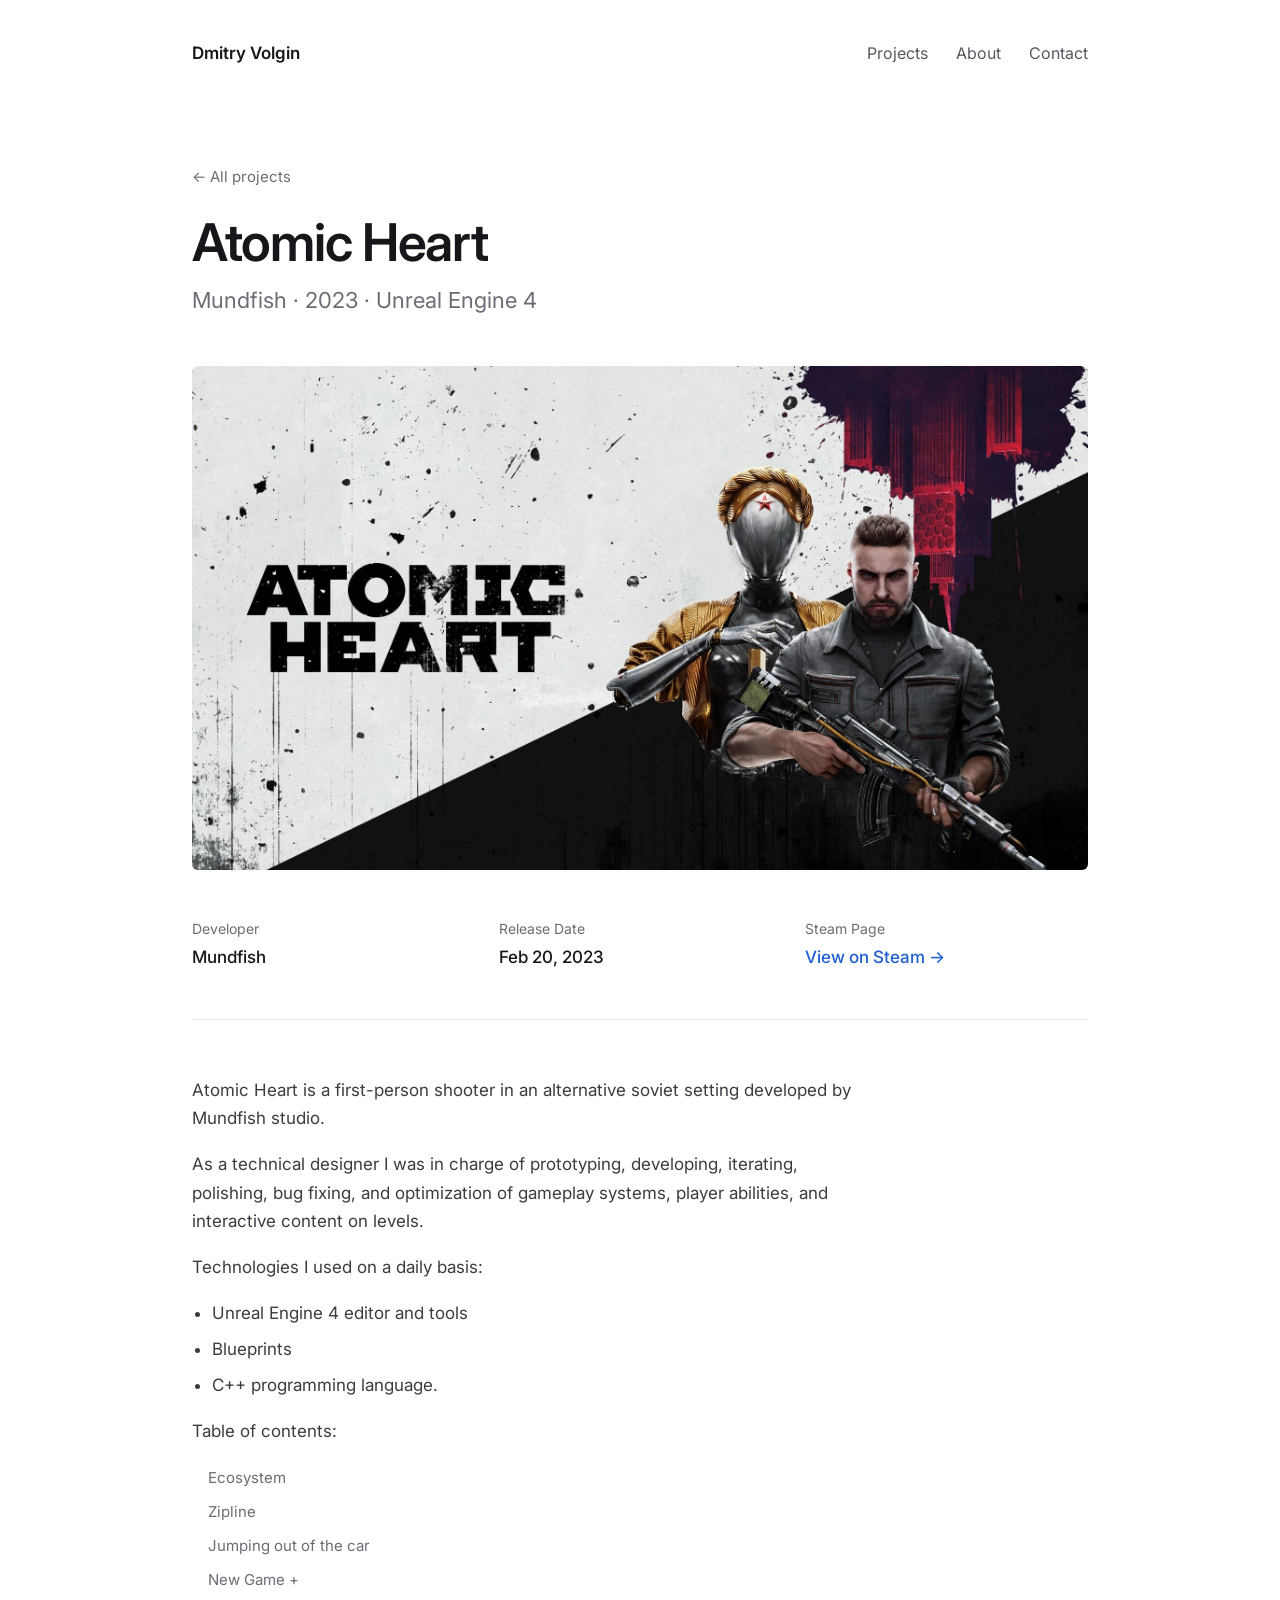
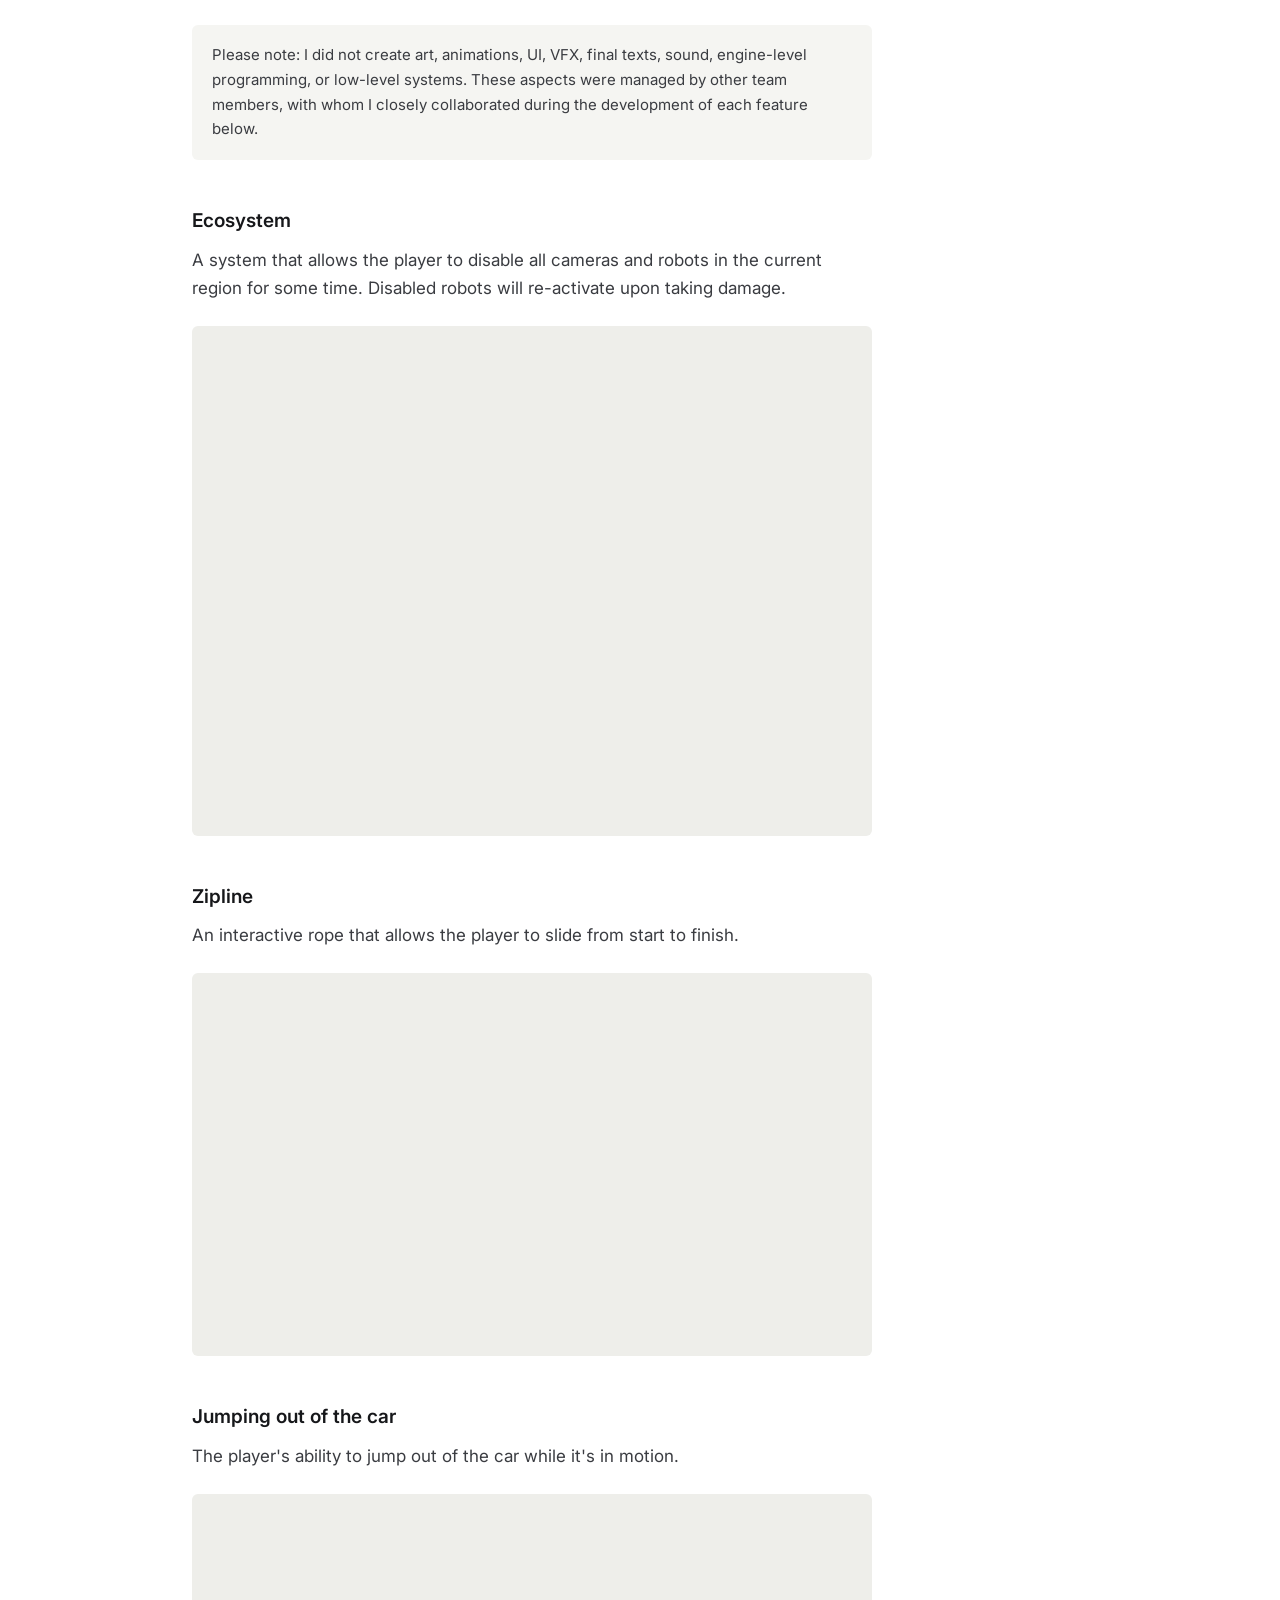
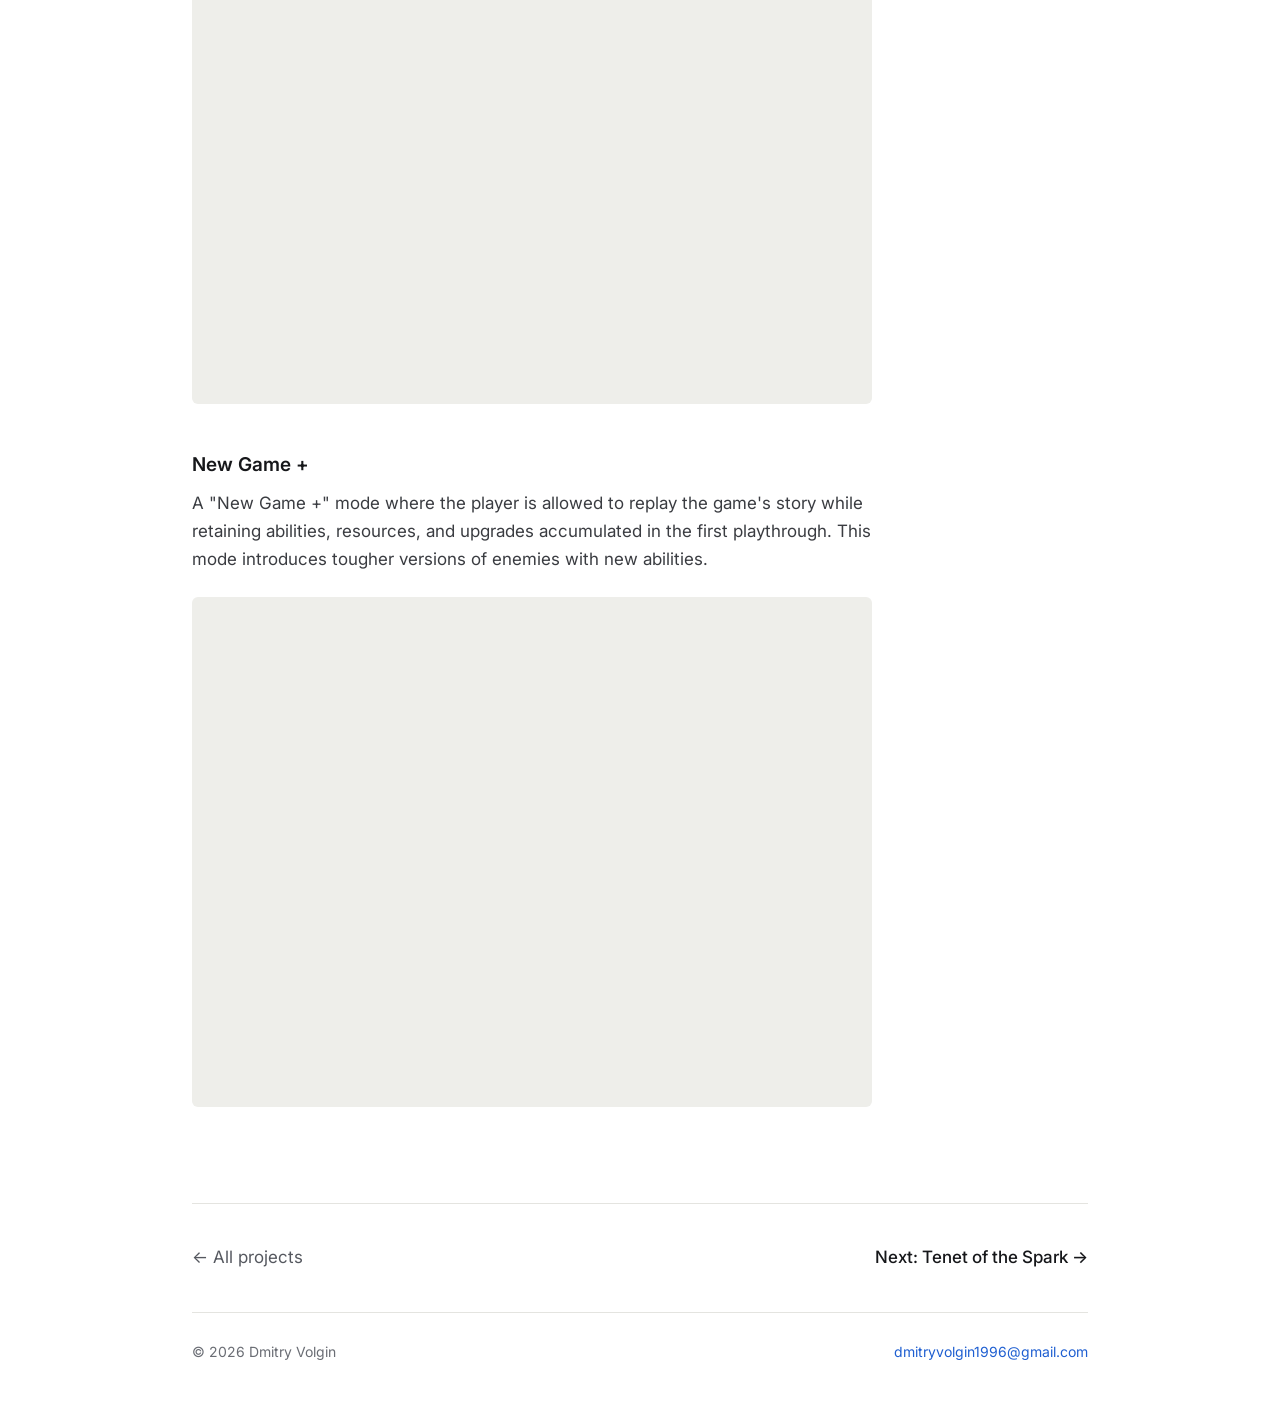
==== projects/atomic-heart.html @ b35c4edb "Use Dmitry Volgin in titles and footer Co-Authored-By: Claude Opus 5.5 <noreply@anthropic.com> Claud" ====
<!DOCTYPE html>
<html lang="en">
<head>
  <meta charset="utf-8">
  <meta name="viewport" content="width=device-width, initial-scale=1">
  <title>Atomic Heart — Dmitry Volgin</title>
  <meta name="description" content="My role as a technical designer on Atomic Heart (Mundfish): gameplay systems, player abilities and interactive content.">
  <link rel="icon" href="data:image/svg+xml,<svg xmlns='http://www.w3.org/2000/svg' viewBox='0 0 100 100'><text y='.9em' font-size='90'>🫀</text></svg>">
  <link rel="preconnect" href="https://fonts.googleapis.com">
  <link rel="preconnect" href="https://fonts.gstatic.com" crossorigin>
  <link rel="stylesheet" href="https://fonts.googleapis.com/css2?family=Inter:wght@400;500;600&display=swap">
  <link rel="stylesheet" href="../assets/style.css?v=3">
  <script defer src="https://cloud.umami.is/script.js" data-website-id="734f66b2-72e3-453f-8a4b-711d15af3ee4"></script>
</head>
<body>
  <div class="container">
    <header class="site-header">
      <a class="brand" href="../">Dmitry Volgin</a>
      <nav class="nav" aria-label="Main">
        <a href="../#projects">Projects</a>
        <a href="../#about">About</a>
        <a href="../#contact">Contact</a>
      </nav>
    </header>

    <main>
      <section class="project-top">
        <a class="back" href="../#projects">← All projects</a>
        <h1>Atomic Heart</h1>
        <p class="sub">Mundfish · 2023 · Unreal Engine 4</p>
      </section>

      <div class="cover"><img src="../images/atomic-heart.jpg" onerror="this.remove()" alt="Atomic Heart cover" style="object-position: center"></div>

      <dl class="props">
          <div><dt>Developer</dt><dd>Mundfish</dd></div>
          <div><dt>Release Date</dt><dd>Feb 20, 2023</dd></div>
          <div><dt>Steam Page</dt><dd><a class="accent" href="https://store.steampowered.com/app/668580/Atomic_Heart/" target="_blank" rel="noopener" data-umami-event="steam-atomic-heart">View on Steam →</a></dd></div>
      </dl>

      <article class="content">
      <p>Atomic Heart is a first-person shooter in an alternative soviet setting developed by Mundfish studio.</p>
      <p>As a technical designer I was in charge of prototyping, developing, iterating, polishing, bug fixing, and optimization of gameplay systems, player abilities, and interactive content on levels.</p>
      <p>Technologies I used on a daily basis:</p>
      <ul>
        <li>Unreal Engine 4 editor and tools</li>
        <li>Blueprints</li>
        <li>C++ programming language.</li>
      </ul>

      <p>Table of contents:</p>
      <ul class="toc" id="toc"></ul>

      <div class="callout">Please note: I did not create art, animations, UI, VFX, final texts, sound, engine-level programming, or low-level systems. These aspects were managed by other team members, with whom I closely collaborated during the development of each feature below.</div>

      <h3>Ecosystem</h3>
      <p>A system that allows the player to disable all cameras and robots in the current region for some time. Disabled robots will re-activate upon taking damage.</p>
      <div class="video r43"><iframe src="https://www.youtube-nocookie.com/embed/BE2-tW1nlyM?rel=0" title="Atomic Heart — Ecosystem" loading="lazy" allow="accelerometer; encrypted-media; gyroscope; picture-in-picture; fullscreen" allowfullscreen></iframe></div>

      <h3>Zipline</h3>
      <p>An interactive rope that allows the player to slide from start to finish.</p>
      <div class="video"><iframe src="https://www.youtube-nocookie.com/embed/_FYNzbw5jBA?rel=0" title="Atomic Heart — Zipline" loading="lazy" allow="accelerometer; encrypted-media; gyroscope; picture-in-picture; fullscreen" allowfullscreen></iframe></div>

      <h3>Jumping out of the car</h3>
      <p>The player's ability to jump out of the car while it's in motion.</p>
      <div class="video r43"><iframe src="https://www.youtube-nocookie.com/embed/nz6S2erOrXc?rel=0" title="Atomic Heart — Jumping out of the car" loading="lazy" allow="accelerometer; encrypted-media; gyroscope; picture-in-picture; fullscreen" allowfullscreen></iframe></div>

      <h3>New Game +</h3>
      <p>A "New Game +" mode where the player is allowed to replay the game's story while retaining abilities, resources, and upgrades accumulated in the first playthrough. This mode introduces tougher versions of enemies with new abilities.</p>
      <div class="video r43"><iframe src="https://www.youtube-nocookie.com/embed/x1y_Io12uck?rel=0" title="Atomic Heart — New Game +" loading="lazy" allow="accelerometer; encrypted-media; gyroscope; picture-in-picture; fullscreen" allowfullscreen></iframe></div>
    </article>

      <nav class="pager" aria-label="Projects">
        <a class="prev" href="../#projects">← All projects</a>
        <a class="next" href="tenet-of-the-spark.html">Next: Tenet of the Spark →</a>
      </nav>
    </main>

    <footer class="site-footer">
      <span>© 2026 Dmitry Volgin</span>
      <a class="accent" href="mailto:dmitryvolgin1996@gmail.com" data-umami-event="contact-email">dmitryvolgin1996@gmail.com</a>
    </footer>
  </div>

  <script src="../assets/site.js?v=3"></script>
</body>
</html>
---- assets/style.css ----
:root {
  --bg: #FFFFFF;
  --text: #16171A;
  --body: #3A3C41;
  --nav: #55585F;
  --muted: #6A6D74;
  --line: #E4E4E0;
  --thumb: #EEEEEA;
  --soft: #F5F5F2;
  --accent: #1F5FD1;
  --radius: 6px;
  --max: 960px;
  --read: 680px;
}

* { box-sizing: border-box; }

html { scroll-behavior: smooth; }

body {
  margin: 0;
  background: var(--bg);
  color: var(--text);
  font: 17px/1.6 Inter, system-ui, -apple-system, "Segoe UI", Roboto, sans-serif;
  -webkit-font-smoothing: antialiased;
}

a { color: var(--text); text-decoration: none; }
a:hover { text-decoration: underline; text-underline-offset: 4px; }
a.accent { color: var(--accent); }

img { display: block; max-width: 100%; }

.container { max-width: var(--max); margin: 0 auto; padding: 0 32px; }

/* ---------- Header ---------- */
.site-header {
  padding: 40px 0 0;
  display: flex; flex-wrap: wrap; justify-content: space-between; align-items: center; gap: 16px;
}
.brand { font-weight: 600; font-size: 17px; }
.nav { display: flex; flex-wrap: wrap; gap: 28px; font-size: 16px; }
.nav a { color: var(--nav); }

/* ---------- Home ---------- */
.intro { padding: 112px 0 64px; }
.intro h1 {
  margin: 0; font-size: clamp(36px, 5vw, 52px); font-weight: 600;
  line-height: 1.12; letter-spacing: -0.025em;
}
.intro p { margin: 32px 0 0; max-width: 600px; color: var(--body); }
.hint { margin: 0 0 32px; font-size: 15px; color: var(--muted); }

.work {
  display: grid; gap: 48px 24px;
  grid-template-columns: repeat(auto-fill, minmax(min(100%, 240px), 1fr));
  padding-bottom: 120px;
}
.card { display: flex; flex-direction: column; gap: 14px; }
.card:hover { text-decoration: none; }
.card:hover h2 { text-decoration: underline; text-underline-offset: 4px; }
.thumb {
  aspect-ratio: 3 / 4; border-radius: var(--radius);
  background: var(--thumb); overflow: hidden;
}
.thumb img { width: 100%; height: 100%; object-fit: cover; transition: transform .3s ease; }
.card:hover .thumb img { transform: scale(1.02); }
.card h2 { margin: 0; font-size: 18px; font-weight: 600; line-height: 1.35; letter-spacing: -0.01em; }
.card .meta { font-size: 14px; color: var(--muted); }
.card-text { display: flex; flex-direction: column; gap: 2px; }

.split {
  border-top: 1px solid var(--line);
  padding: 72px 0;
  display: flex; flex-wrap: wrap; gap: 24px 64px;
}
.split > h2 { flex: 0 0 160px; margin: 0; font-size: 17px; font-weight: 600; }
.split > div { flex: 1 1 420px; min-width: 0; display: flex; flex-direction: column; gap: 8px; }
.split > div p { margin: 0; color: var(--body); }
#about > div { gap: 16px; }
#contact { padding-bottom: 96px; }

/* ---------- Footer ---------- */
.site-footer {
  border-top: 1px solid var(--line);
  padding: 28px 0 40px;
  display: flex; flex-wrap: wrap; justify-content: space-between; gap: 12px;
  font-size: 14px; color: var(--muted);
}

/* ---------- Project page ---------- */
.project-top { padding: 96px 0 48px; }
.back { font-size: 15px; color: var(--muted); }
.project-top h1 {
  margin: 24px 0 0; font-size: clamp(36px, 5vw, 52px); font-weight: 600;
  line-height: 1.12; letter-spacing: -0.025em;
}
.project-top .sub { margin: 10px 0 0; font-size: 22px; color: var(--muted); }

.cover { aspect-ratio: 16 / 9; border-radius: var(--radius); background: var(--thumb); overflow: hidden; }
.cover img { width: 100%; height: 100%; object-fit: cover; }

.props {
  margin: 48px 0 0; padding: 0 0 48px; border-bottom: 1px solid var(--line);
  display: grid; grid-template-columns: repeat(auto-fit, minmax(180px, 1fr)); gap: 24px;
}
.props dt { font-size: 14px; color: var(--muted); }
.props dd { margin: 4px 0 0; font-weight: 500; overflow-wrap: anywhere; }

.content { max-width: var(--read); padding-top: 56px; color: var(--body); line-height: 1.65; }
.content p { margin: 0 0 18px; }
.content ul { margin: 0 0 18px; padding-left: 20px; }
.content li { margin: 0 0 8px; }
.content h2 {
  margin: 64px 0 16px; font-size: 24px; font-weight: 600;
  letter-spacing: -0.015em; color: var(--text); line-height: 1.3;
}
.content h3 { margin: 48px 0 12px; font-size: 19px; font-weight: 600; color: var(--text); line-height: 1.35; }
.content h2, .content h3 { scroll-margin-top: 24px; }

.toc { list-style: none; padding: 0 !important; margin: 0 0 32px !important; }
.toc li { margin: 0 0 6px; }
.toc a { color: var(--muted); font-size: 15px; }
.toc a:hover { color: var(--text); }
.toc .lvl-3 { padding-left: 16px; }

.callout {
  background: var(--soft); border-radius: var(--radius);
  padding: 18px 20px; margin: 8px 0; font-size: 15px; color: var(--body);
}

.video {
  position: relative; aspect-ratio: 16 / 9; margin: 24px 0 32px;
  border-radius: var(--radius); overflow: hidden; background: var(--thumb);
}
.video.r43 { aspect-ratio: 4 / 3; }
.video iframe { position: absolute; inset: 0; width: 100%; height: 100%; border: 0; }

.pager {
  margin-top: 96px; border-top: 1px solid var(--line); padding: 40px 0;
  display: flex; flex-wrap: wrap; justify-content: space-between; gap: 16px;
}
.pager .prev { color: var(--nav); }
.pager .next { font-weight: 500; }

@media (max-width: 600px) {
  body { font-size: 16px; }
  .container { padding: 0 20px; }
  .site-header { padding-top: 28px; }
  .nav { gap: 20px; }
  .intro { padding: 72px 0 48px; }
  .project-top { padding: 64px 0 36px; }
  .project-top .sub { font-size: 19px; }
}
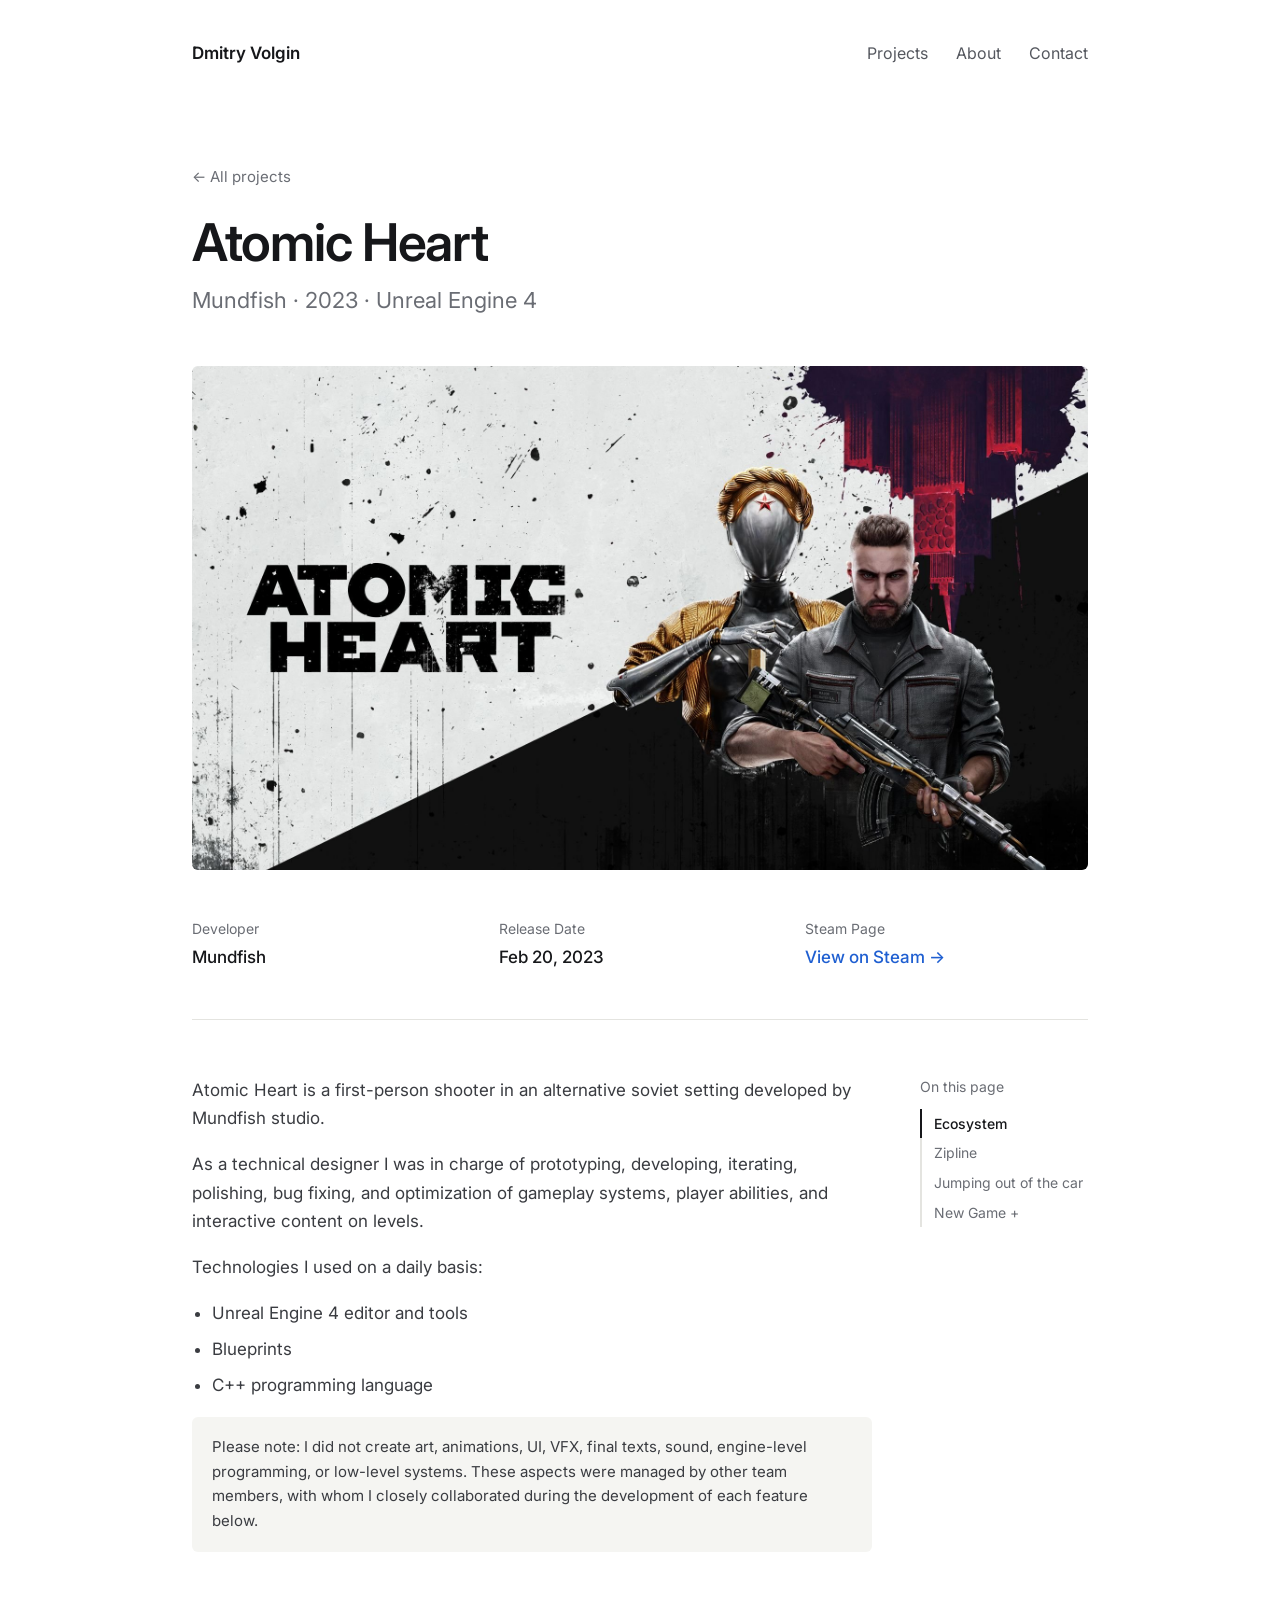
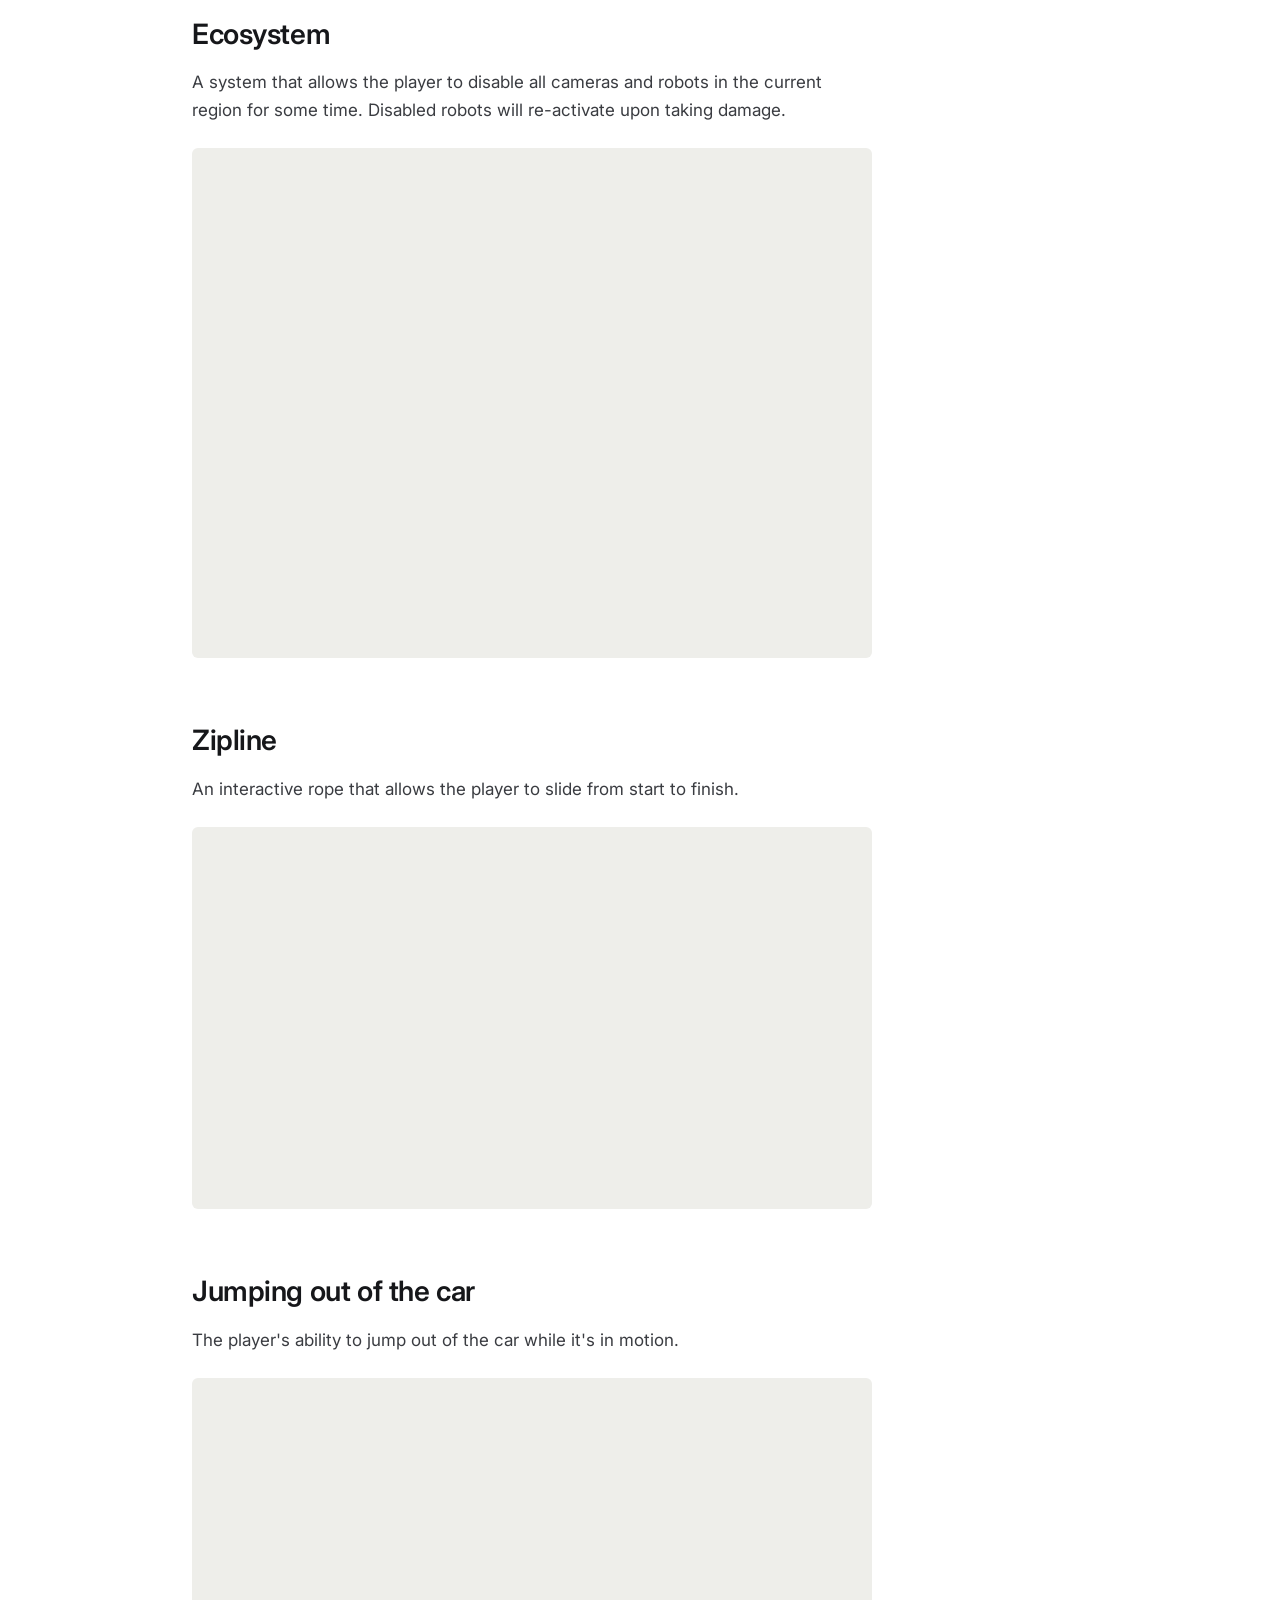
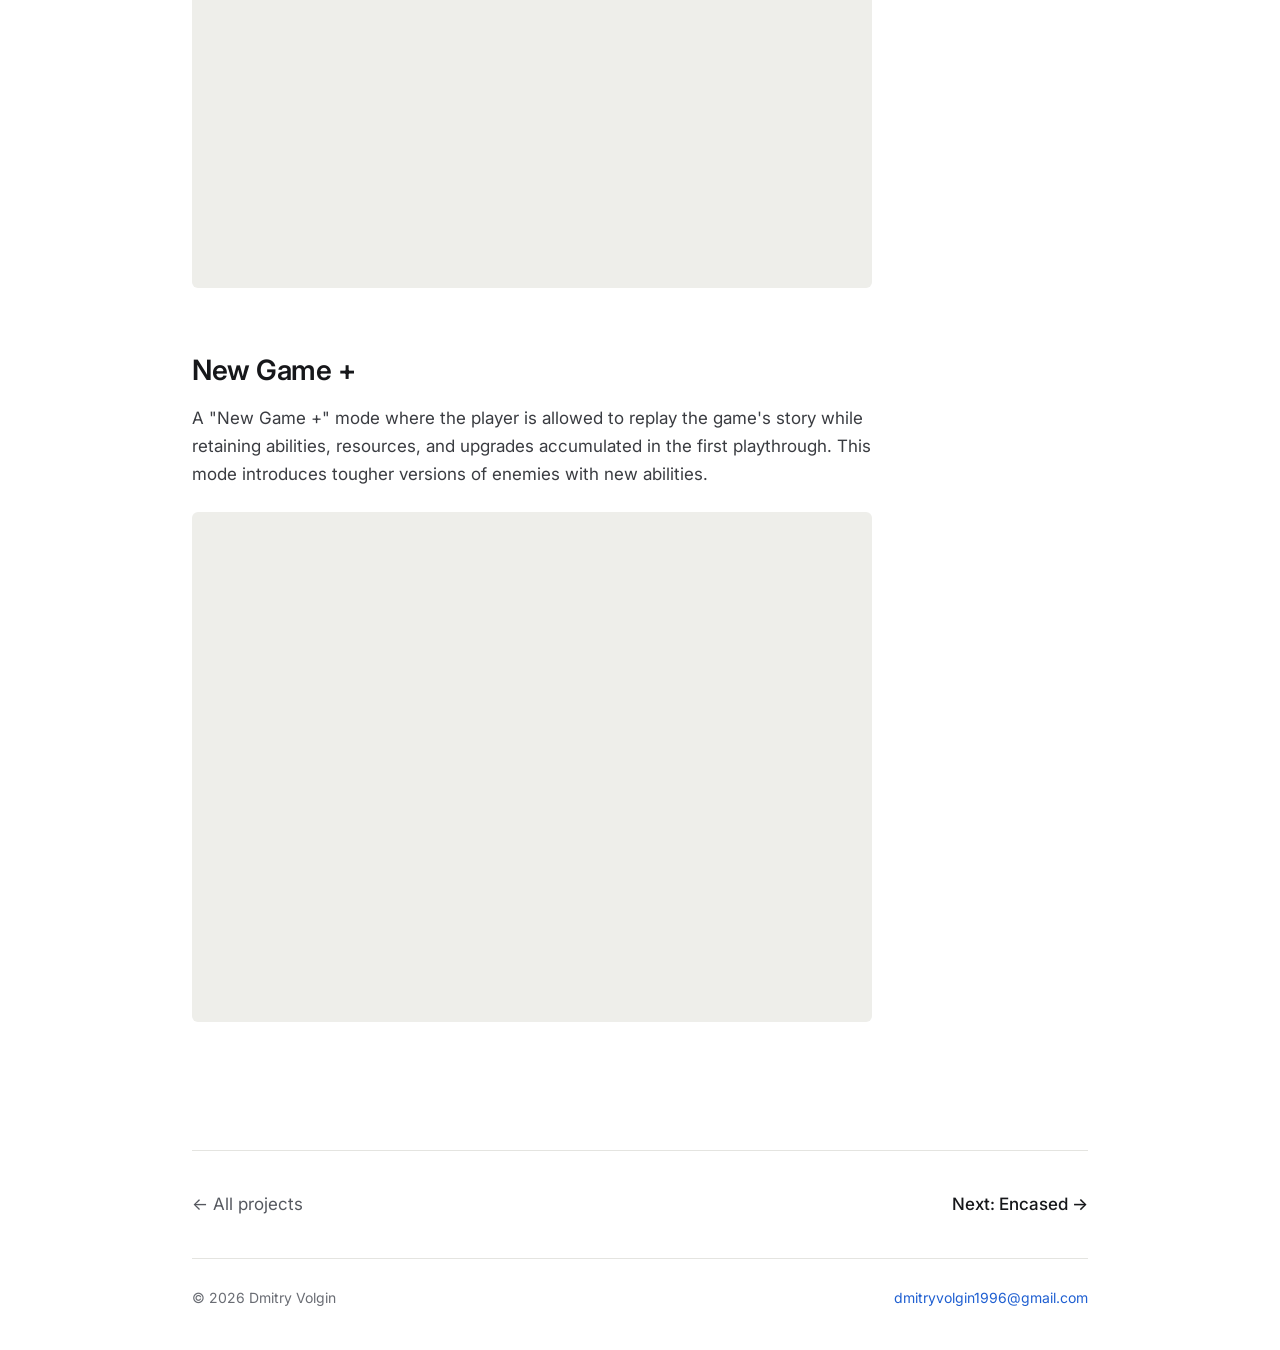
==== commit 876ed961: "Larger headings, sidebar table of contents, project order - Top-level section headings are h2 at 28p" ====
--- a/projects/atomic-heart.html
+++ b/projects/atomic-heart.html
@@ -9,7 +9,7 @@
   <link rel="preconnect" href="https://fonts.googleapis.com">
   <link rel="preconnect" href="https://fonts.gstatic.com" crossorigin>
   <link rel="stylesheet" href="https://fonts.googleapis.com/css2?family=Inter:wght@400;500;600&display=swap">
-  <link rel="stylesheet" href="../assets/style.css?v=3">
+  <link rel="stylesheet" href="../assets/style.css?v=6">
   <script defer src="https://cloud.umami.is/script.js" data-website-id="734f66b2-72e3-453f-8a4b-711d15af3ee4"></script>
 </head>
 <body>
@@ -38,6 +38,7 @@
           <div><dt>Steam Page</dt><dd><a class="accent" href="https://store.steampowered.com/app/668580/Atomic_Heart/" target="_blank" rel="noopener" data-umami-event="steam-atomic-heart">View on Steam →</a></dd></div>
       </dl>
 
+      <div class="project-body">
       <article class="content">
       <p>Atomic Heart is a first-person shooter in an alternative soviet setting developed by Mundfish studio.</p>
       <p>As a technical designer I was in charge of prototyping, developing, iterating, polishing, bug fixing, and optimization of gameplay systems, player abilities, and interactive content on levels.</p>
@@ -45,34 +46,41 @@
       <ul>
         <li>Unreal Engine 4 editor and tools</li>
         <li>Blueprints</li>
-        <li>C++ programming language.</li>
+        <li>C++ programming language</li>
       </ul>
 
-      <p>Table of contents:</p>
-      <ul class="toc" id="toc"></ul>
+      <nav class="toc-card" aria-label="Contents">
+        <p class="toc-title">Contents</p>
+        <ol class="toc" id="toc"></ol>
+      </nav>
 
       <div class="callout">Please note: I did not create art, animations, UI, VFX, final texts, sound, engine-level programming, or low-level systems. These aspects were managed by other team members, with whom I closely collaborated during the development of each feature below.</div>
 
-      <h3>Ecosystem</h3>
+      <h2>Ecosystem</h2>
       <p>A system that allows the player to disable all cameras and robots in the current region for some time. Disabled robots will re-activate upon taking damage.</p>
       <div class="video r43"><iframe src="https://www.youtube-nocookie.com/embed/BE2-tW1nlyM?rel=0" title="Atomic Heart — Ecosystem" loading="lazy" allow="accelerometer; encrypted-media; gyroscope; picture-in-picture; fullscreen" allowfullscreen></iframe></div>
 
-      <h3>Zipline</h3>
+      <h2>Zipline</h2>
       <p>An interactive rope that allows the player to slide from start to finish.</p>
       <div class="video"><iframe src="https://www.youtube-nocookie.com/embed/_FYNzbw5jBA?rel=0" title="Atomic Heart — Zipline" loading="lazy" allow="accelerometer; encrypted-media; gyroscope; picture-in-picture; fullscreen" allowfullscreen></iframe></div>
 
-      <h3>Jumping out of the car</h3>
+      <h2>Jumping out of the car</h2>
       <p>The player's ability to jump out of the car while it's in motion.</p>
       <div class="video r43"><iframe src="https://www.youtube-nocookie.com/embed/nz6S2erOrXc?rel=0" title="Atomic Heart — Jumping out of the car" loading="lazy" allow="accelerometer; encrypted-media; gyroscope; picture-in-picture; fullscreen" allowfullscreen></iframe></div>
 
-      <h3>New Game +</h3>
+      <h2>New Game +</h2>
       <p>A "New Game +" mode where the player is allowed to replay the game's story while retaining abilities, resources, and upgrades accumulated in the first playthrough. This mode introduces tougher versions of enemies with new abilities.</p>
       <div class="video r43"><iframe src="https://www.youtube-nocookie.com/embed/x1y_Io12uck?rel=0" title="Atomic Heart — New Game +" loading="lazy" allow="accelerometer; encrypted-media; gyroscope; picture-in-picture; fullscreen" allowfullscreen></iframe></div>
-    </article>
+      </article>
+      <aside class="toc-side" aria-label="On this page">
+        <p class="toc-title">On this page</p>
+        <ul class="toc-list" id="toc-side"></ul>
+      </aside>
+      </div>
 
       <nav class="pager" aria-label="Projects">
         <a class="prev" href="../#projects">← All projects</a>
-        <a class="next" href="tenet-of-the-spark.html">Next: Tenet of the Spark →</a>
+        <a class="next" href="encased.html">Next: Encased →</a>
       </nav>
     </main>
 
@@ -82,6 +90,6 @@
     </footer>
   </div>
 
-  <script src="../assets/site.js?v=3"></script>
+  <script src="../assets/site.js?v=4"></script>
 </body>
 </html>
--- a/assets/style.css
+++ b/assets/style.css
@@ -112,17 +112,53 @@
 .content ul { margin: 0 0 18px; padding-left: 20px; }
 .content li { margin: 0 0 8px; }
 .content h2 {
-  margin: 64px 0 16px; font-size: 24px; font-weight: 600;
+  margin: 64px 0 16px; font-size: 28px; font-weight: 600;
   letter-spacing: -0.015em; color: var(--text); line-height: 1.3;
 }
-.content h3 { margin: 48px 0 12px; font-size: 19px; font-weight: 600; color: var(--text); line-height: 1.35; }
+.content h3 { margin: 48px 0 12px; font-size: 22px; font-weight: 600; color: var(--text); line-height: 1.35; }
 .content h2, .content h3 { scroll-margin-top: 24px; }
 
-.toc { list-style: none; padding: 0 !important; margin: 0 0 32px !important; }
-.toc li { margin: 0 0 6px; }
-.toc a { color: var(--muted); font-size: 15px; }
-.toc a:hover { color: var(--text); }
-.toc .lvl-3 { padding-left: 16px; }
+/* Table of contents: card inside the article (phones, tablets) */
+.toc-title { margin: 0 0 10px !important; font-size: 14px; color: var(--muted); }
+.toc-card {
+  background: var(--soft); border-radius: var(--radius);
+  padding: 18px 20px; margin: 8px 0 24px;
+}
+.toc { list-style: none; padding: 0 !important; margin: 0 !important; counter-reset: toc; }
+.toc li { margin: 0 0 8px; font-size: 15px; line-height: 1.4; break-inside: avoid; }
+.toc li:last-child { margin-bottom: 0; }
+.toc a { color: var(--accent); }
+.toc .lvl-2 { counter-increment: toc; display: flex; gap: 10px; }
+.toc .lvl-2::before {
+  content: counter(toc, decimal-leading-zero);
+  flex: 0 0 auto; color: var(--muted); font-variant-numeric: tabular-nums;
+}
+.toc .lvl-3 { padding-left: 30px; font-size: 14px; }
+@media (min-width: 560px) {
+  .toc { column-count: 2; column-gap: 32px; }
+}
+
+/* Table of contents: sticky sidebar (desktop) */
+.toc-side { display: none; }
+@media (min-width: 1000px) {
+  .project-body {
+    display: grid; grid-template-columns: minmax(0, var(--read)) minmax(0, 1fr); gap: 48px;
+  }
+  .toc-card { display: none; }
+  .toc-side {
+    display: block; position: sticky; top: 32px; align-self: start;
+    margin-top: 56px; max-height: calc(100vh - 64px); overflow-y: auto;
+  }
+  .toc-list { list-style: none; margin: 0; padding: 0; }
+  .toc-list li { margin: 0; font-size: 14px; line-height: 1.4; }
+  .toc-list a {
+    display: block; padding: 5px 0 5px 12px;
+    border-left: 2px solid var(--line); color: var(--muted);
+  }
+  .toc-list a:hover { color: var(--text); text-decoration: none; }
+  .toc-list .lvl-3 a { padding-left: 24px; font-size: 13px; }
+  .toc-list a.active { border-left-color: var(--text); color: var(--text); font-weight: 500; }
+}
 
 .callout {
   background: var(--soft); border-radius: var(--radius);
@@ -151,4 +187,8 @@
   .intro { padding: 72px 0 48px; }
   .project-top { padding: 64px 0 36px; }
   .project-top .sub { font-size: 19px; }
+  .work { grid-template-columns: repeat(2, 1fr); gap: 32px 14px; padding-bottom: 80px; }
+  .card { gap: 10px; }
+  .card h2 { font-size: 16px; }
+  .card .meta { font-size: 13px; }
 }
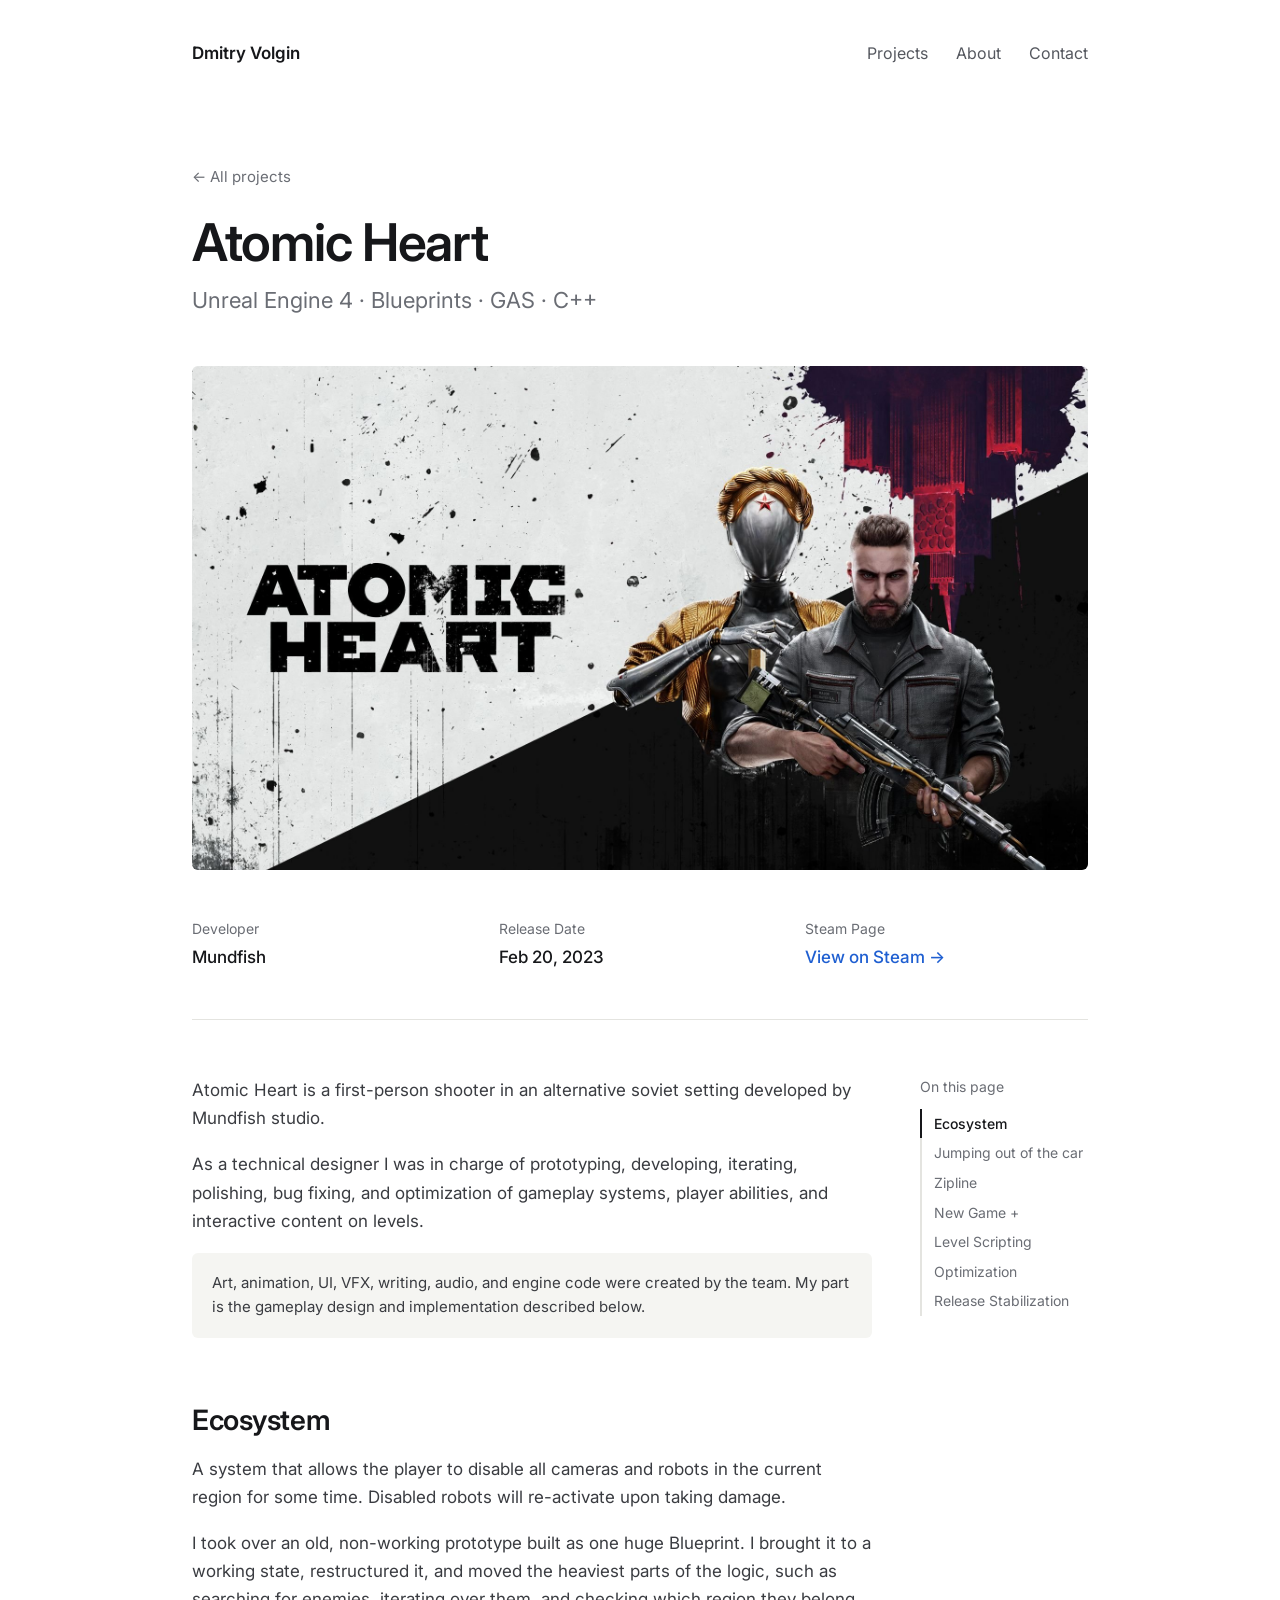
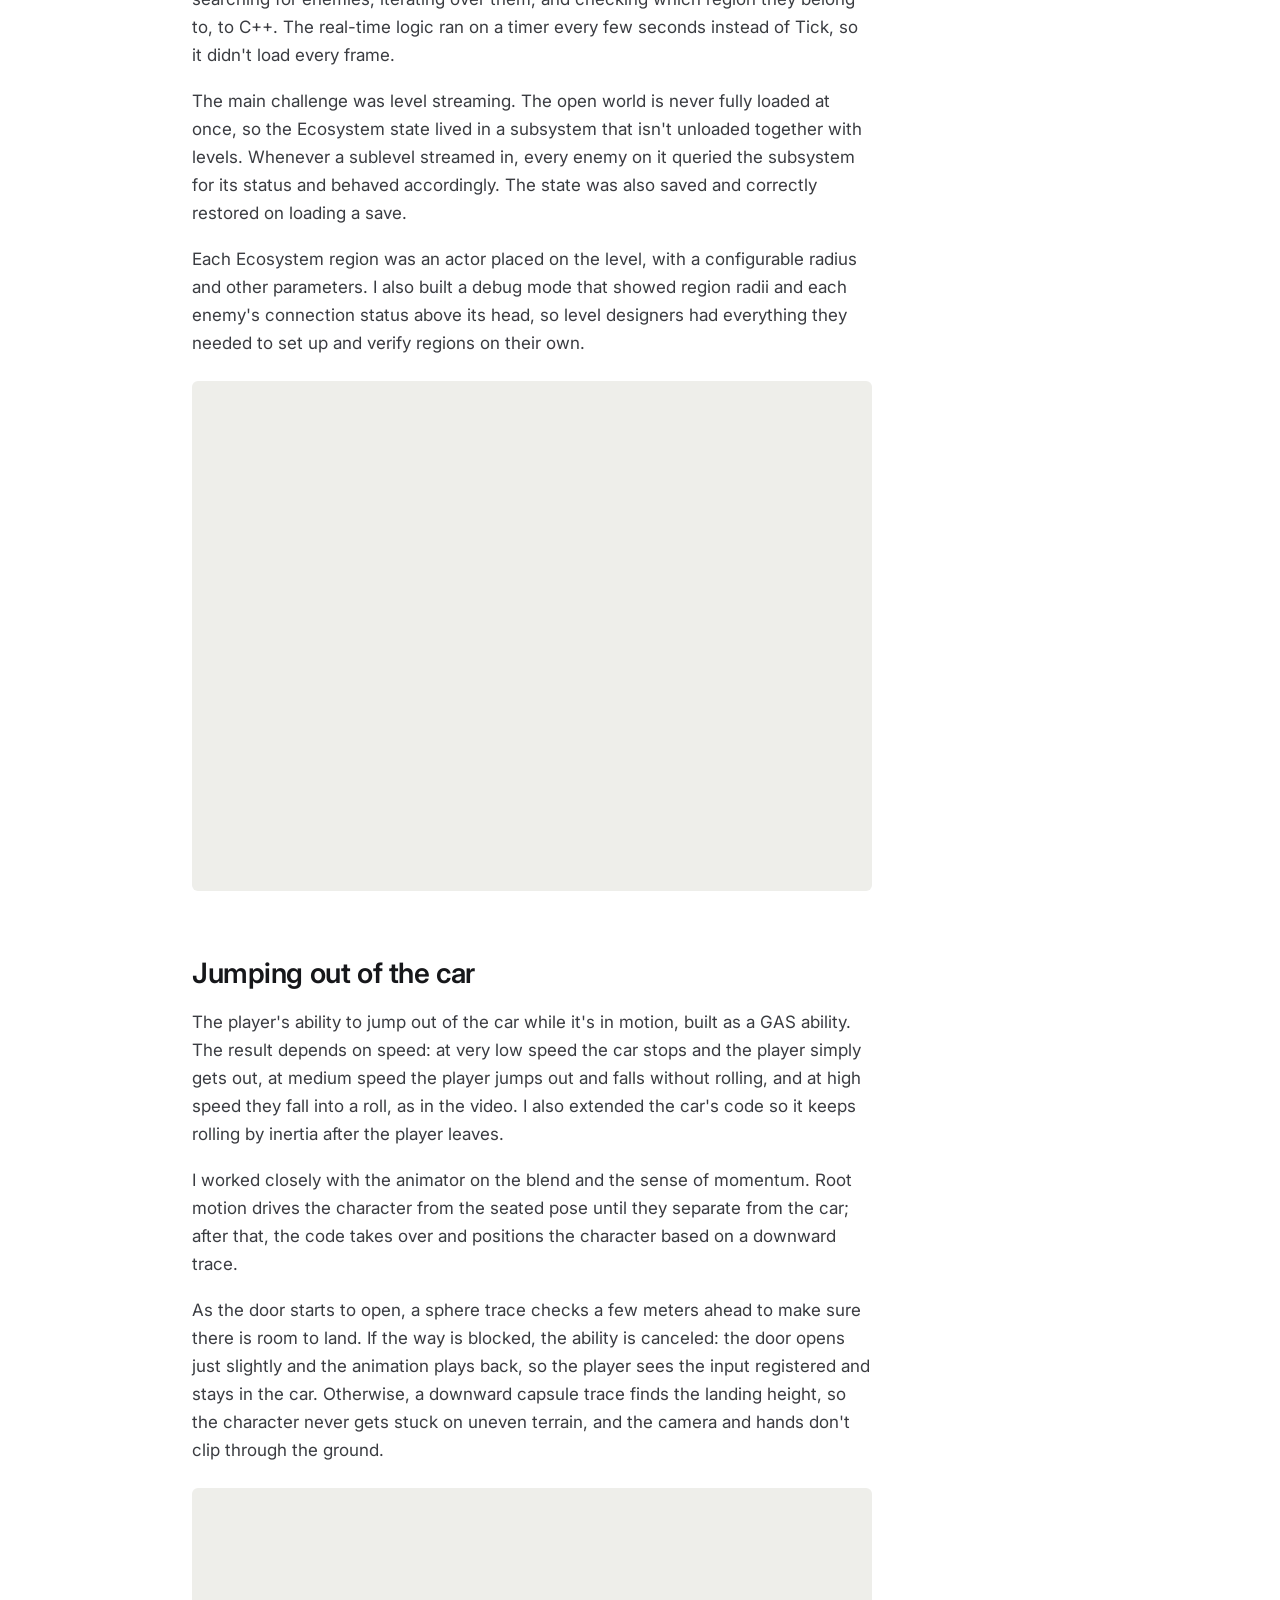
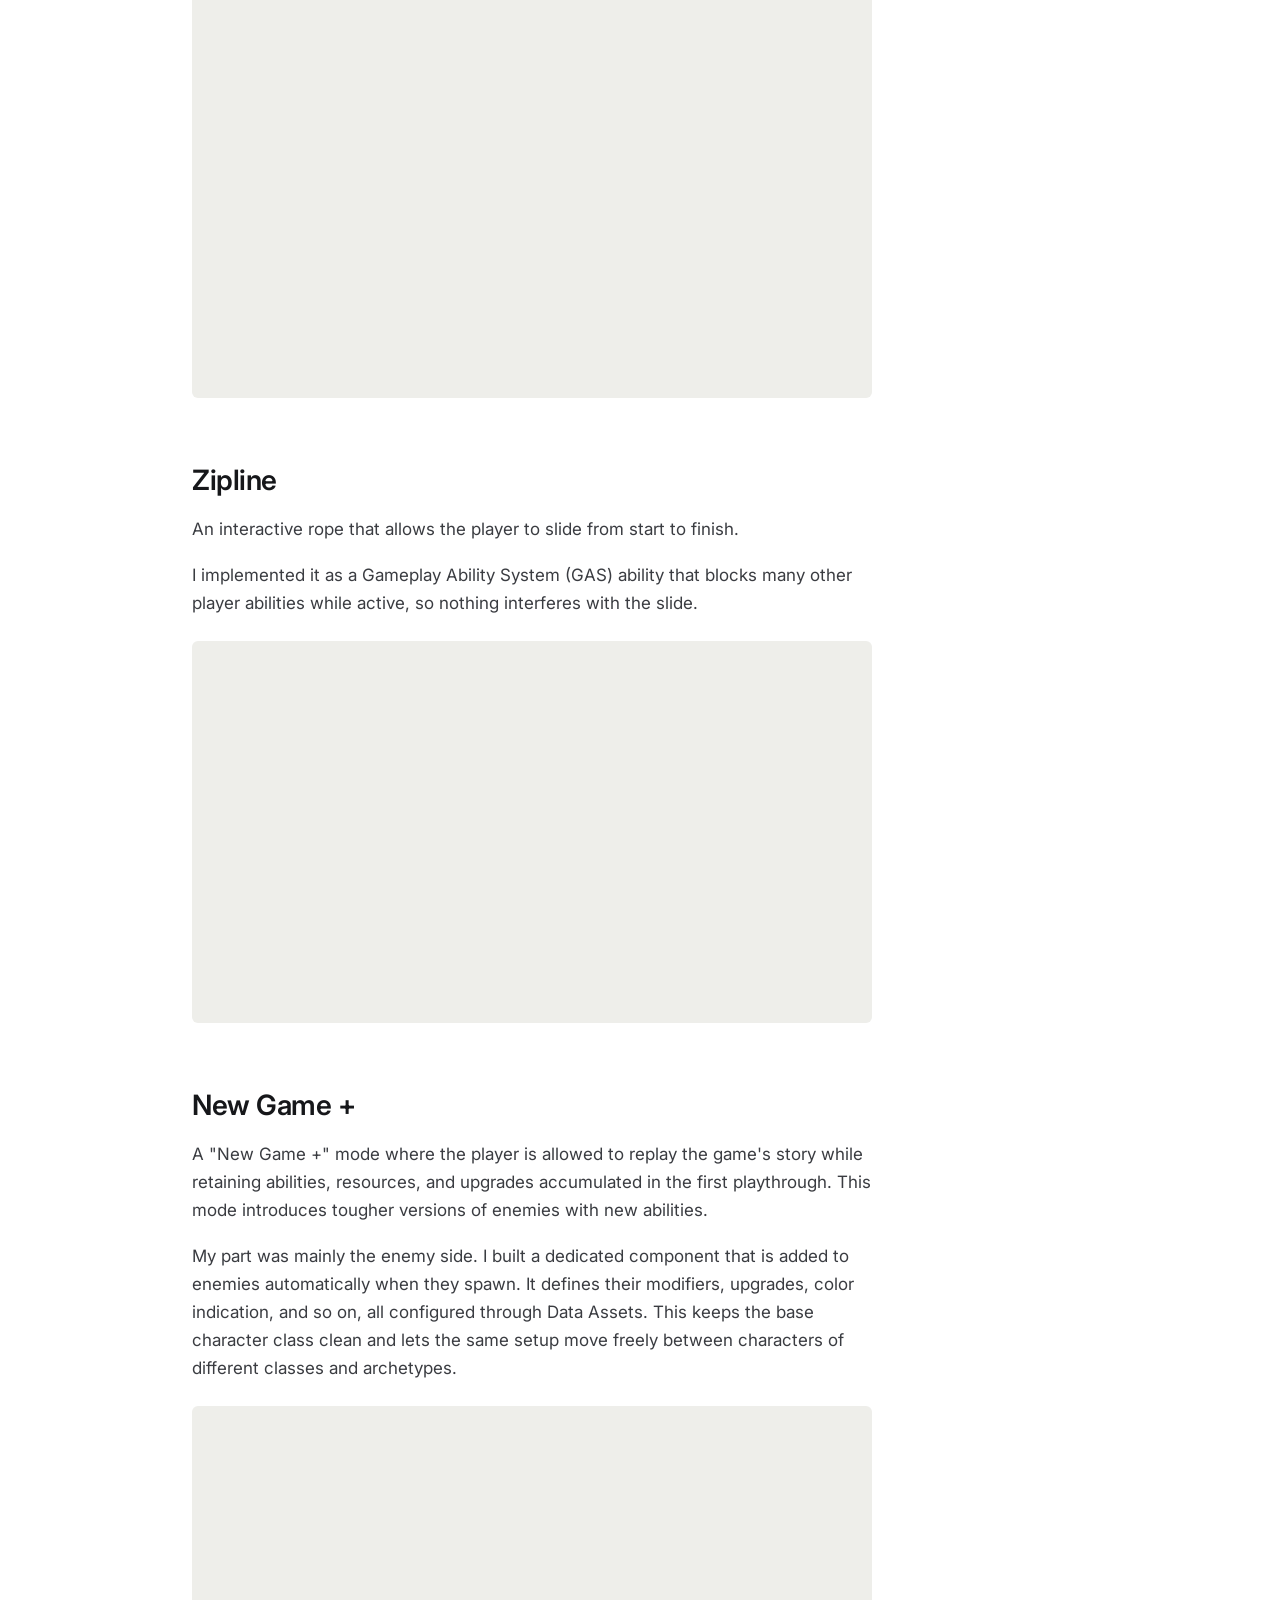
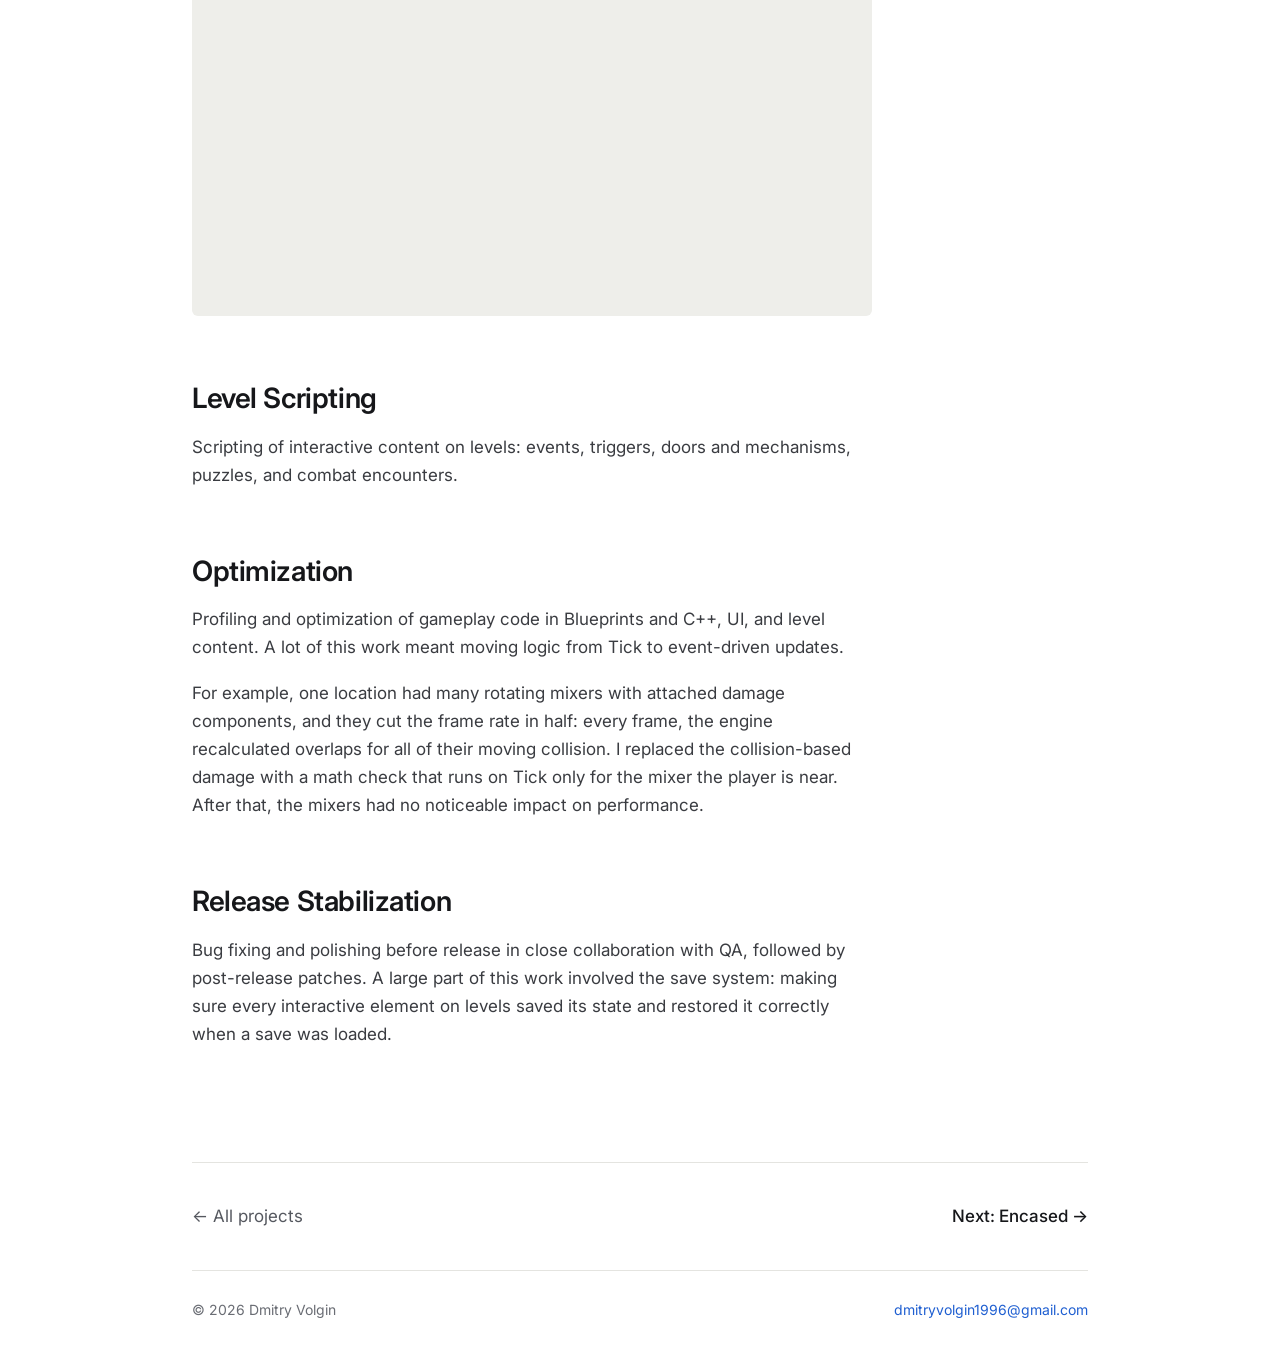
==== commit 9e805e79: "Deeper project write-ups, tech stack in subtitles and cards - Atomic Heart: detailed Ecosystem, car " ====
--- a/projects/atomic-heart.html
+++ b/projects/atomic-heart.html
@@ -27,7 +27,7 @@
       <section class="project-top">
         <a class="back" href="../#projects">← All projects</a>
         <h1>Atomic Heart</h1>
-        <p class="sub">Mundfish · 2023 · Unreal Engine 4</p>
+        <p class="sub">Unreal Engine 4 · Blueprints · GAS · C++</p>
       </section>
 
       <div class="cover"><img src="../images/atomic-heart.jpg" onerror="this.remove()" alt="Atomic Heart cover" style="object-position: center"></div>
@@ -42,35 +42,46 @@
       <article class="content">
       <p>Atomic Heart is a first-person shooter in an alternative soviet setting developed by Mundfish studio.</p>
       <p>As a technical designer I was in charge of prototyping, developing, iterating, polishing, bug fixing, and optimization of gameplay systems, player abilities, and interactive content on levels.</p>
-      <p>Technologies I used on a daily basis:</p>
-      <ul>
-        <li>Unreal Engine 4 editor and tools</li>
-        <li>Blueprints</li>
-        <li>C++ programming language</li>
-      </ul>
 
       <nav class="toc-card" aria-label="Contents">
         <p class="toc-title">Contents</p>
         <ol class="toc" id="toc"></ol>
       </nav>
 
-      <div class="callout">Please note: I did not create art, animations, UI, VFX, final texts, sound, engine-level programming, or low-level systems. These aspects were managed by other team members, with whom I closely collaborated during the development of each feature below.</div>
+      <div class="callout">Art, animation, UI, VFX, writing, audio, and engine code were created by the team. My part is the gameplay design and implementation described below.</div>
 
       <h2>Ecosystem</h2>
       <p>A system that allows the player to disable all cameras and robots in the current region for some time. Disabled robots will re-activate upon taking damage.</p>
+      <p>I took over an old, non-working prototype built as one huge Blueprint. I brought it to a working state, restructured it, and moved the heaviest parts of the logic, such as searching for enemies, iterating over them, and checking which region they belong to, to C++. The real-time logic ran on a timer every few seconds instead of Tick, so it didn't load every frame.</p>
+      <p>The main challenge was level streaming. The open world is never fully loaded at once, so the Ecosystem state lived in a subsystem that isn't unloaded together with levels. Whenever a sublevel streamed in, every enemy on it queried the subsystem for its status and behaved accordingly. The state was also saved and correctly restored on loading a save.</p>
+      <p>Each Ecosystem region was an actor placed on the level, with a configurable radius and other parameters. I also built a debug mode that showed region radii and each enemy's connection status above its head, so level designers had everything they needed to set up and verify regions on their own.</p>
       <div class="video r43"><iframe src="https://www.youtube-nocookie.com/embed/BE2-tW1nlyM?rel=0" title="Atomic Heart — Ecosystem" loading="lazy" allow="accelerometer; encrypted-media; gyroscope; picture-in-picture; fullscreen" allowfullscreen></iframe></div>
+
+      <h2>Jumping out of the car</h2>
+      <p>The player's ability to jump out of the car while it's in motion, built as a GAS ability. The result depends on speed: at very low speed the car stops and the player simply gets out, at medium speed the player jumps out and falls without rolling, and at high speed they fall into a roll, as in the video. I also extended the car's code so it keeps rolling by inertia after the player leaves.</p>
+      <p>I worked closely with the animator on the blend and the sense of momentum. Root motion drives the character from the seated pose until they separate from the car; after that, the code takes over and positions the character based on a downward trace.</p>
+      <p>As the door starts to open, a sphere trace checks a few meters ahead to make sure there is room to land. If the way is blocked, the ability is canceled: the door opens just slightly and the animation plays back, so the player sees the input registered and stays in the car. Otherwise, a downward capsule trace finds the landing height, so the character never gets stuck on uneven terrain, and the camera and hands don't clip through the ground.</p>
+      <div class="video r43"><iframe src="https://www.youtube-nocookie.com/embed/nz6S2erOrXc?rel=0" title="Atomic Heart — Jumping out of the car" loading="lazy" allow="accelerometer; encrypted-media; gyroscope; picture-in-picture; fullscreen" allowfullscreen></iframe></div>
 
       <h2>Zipline</h2>
       <p>An interactive rope that allows the player to slide from start to finish.</p>
+      <p>I implemented it as a Gameplay Ability System (GAS) ability that blocks many other player abilities while active, so nothing interferes with the slide.</p>
       <div class="video"><iframe src="https://www.youtube-nocookie.com/embed/_FYNzbw5jBA?rel=0" title="Atomic Heart — Zipline" loading="lazy" allow="accelerometer; encrypted-media; gyroscope; picture-in-picture; fullscreen" allowfullscreen></iframe></div>
-
-      <h2>Jumping out of the car</h2>
-      <p>The player's ability to jump out of the car while it's in motion.</p>
-      <div class="video r43"><iframe src="https://www.youtube-nocookie.com/embed/nz6S2erOrXc?rel=0" title="Atomic Heart — Jumping out of the car" loading="lazy" allow="accelerometer; encrypted-media; gyroscope; picture-in-picture; fullscreen" allowfullscreen></iframe></div>
 
       <h2>New Game +</h2>
       <p>A "New Game +" mode where the player is allowed to replay the game's story while retaining abilities, resources, and upgrades accumulated in the first playthrough. This mode introduces tougher versions of enemies with new abilities.</p>
+      <p>My part was mainly the enemy side. I built a dedicated component that is added to enemies automatically when they spawn. It defines their modifiers, upgrades, color indication, and so on, all configured through Data Assets. This keeps the base character class clean and lets the same setup move freely between characters of different classes and archetypes.</p>
       <div class="video r43"><iframe src="https://www.youtube-nocookie.com/embed/x1y_Io12uck?rel=0" title="Atomic Heart — New Game +" loading="lazy" allow="accelerometer; encrypted-media; gyroscope; picture-in-picture; fullscreen" allowfullscreen></iframe></div>
+
+      <h2>Level Scripting</h2>
+      <p>Scripting of interactive content on levels: events, triggers, doors and mechanisms, puzzles, and combat encounters.</p>
+
+      <h2>Optimization</h2>
+      <p>Profiling and optimization of gameplay code in Blueprints and C++, UI, and level content. A lot of this work meant moving logic from Tick to event-driven updates.</p>
+      <p>For example, one location had many rotating mixers with attached damage components, and they cut the frame rate in half: every frame, the engine recalculated overlaps for all of their moving collision. I replaced the collision-based damage with a math check that runs on Tick only for the mixer the player is near. After that, the mixers had no noticeable impact on performance.</p>
+
+      <h2>Release Stabilization</h2>
+      <p>Bug fixing and polishing before release in close collaboration with QA, followed by post-release patches. A large part of this work involved the save system: making sure every interactive element on levels saved its state and restored it correctly when a save was loaded.</p>
       </article>
       <aside class="toc-side" aria-label="On this page">
         <p class="toc-title">On this page</p>
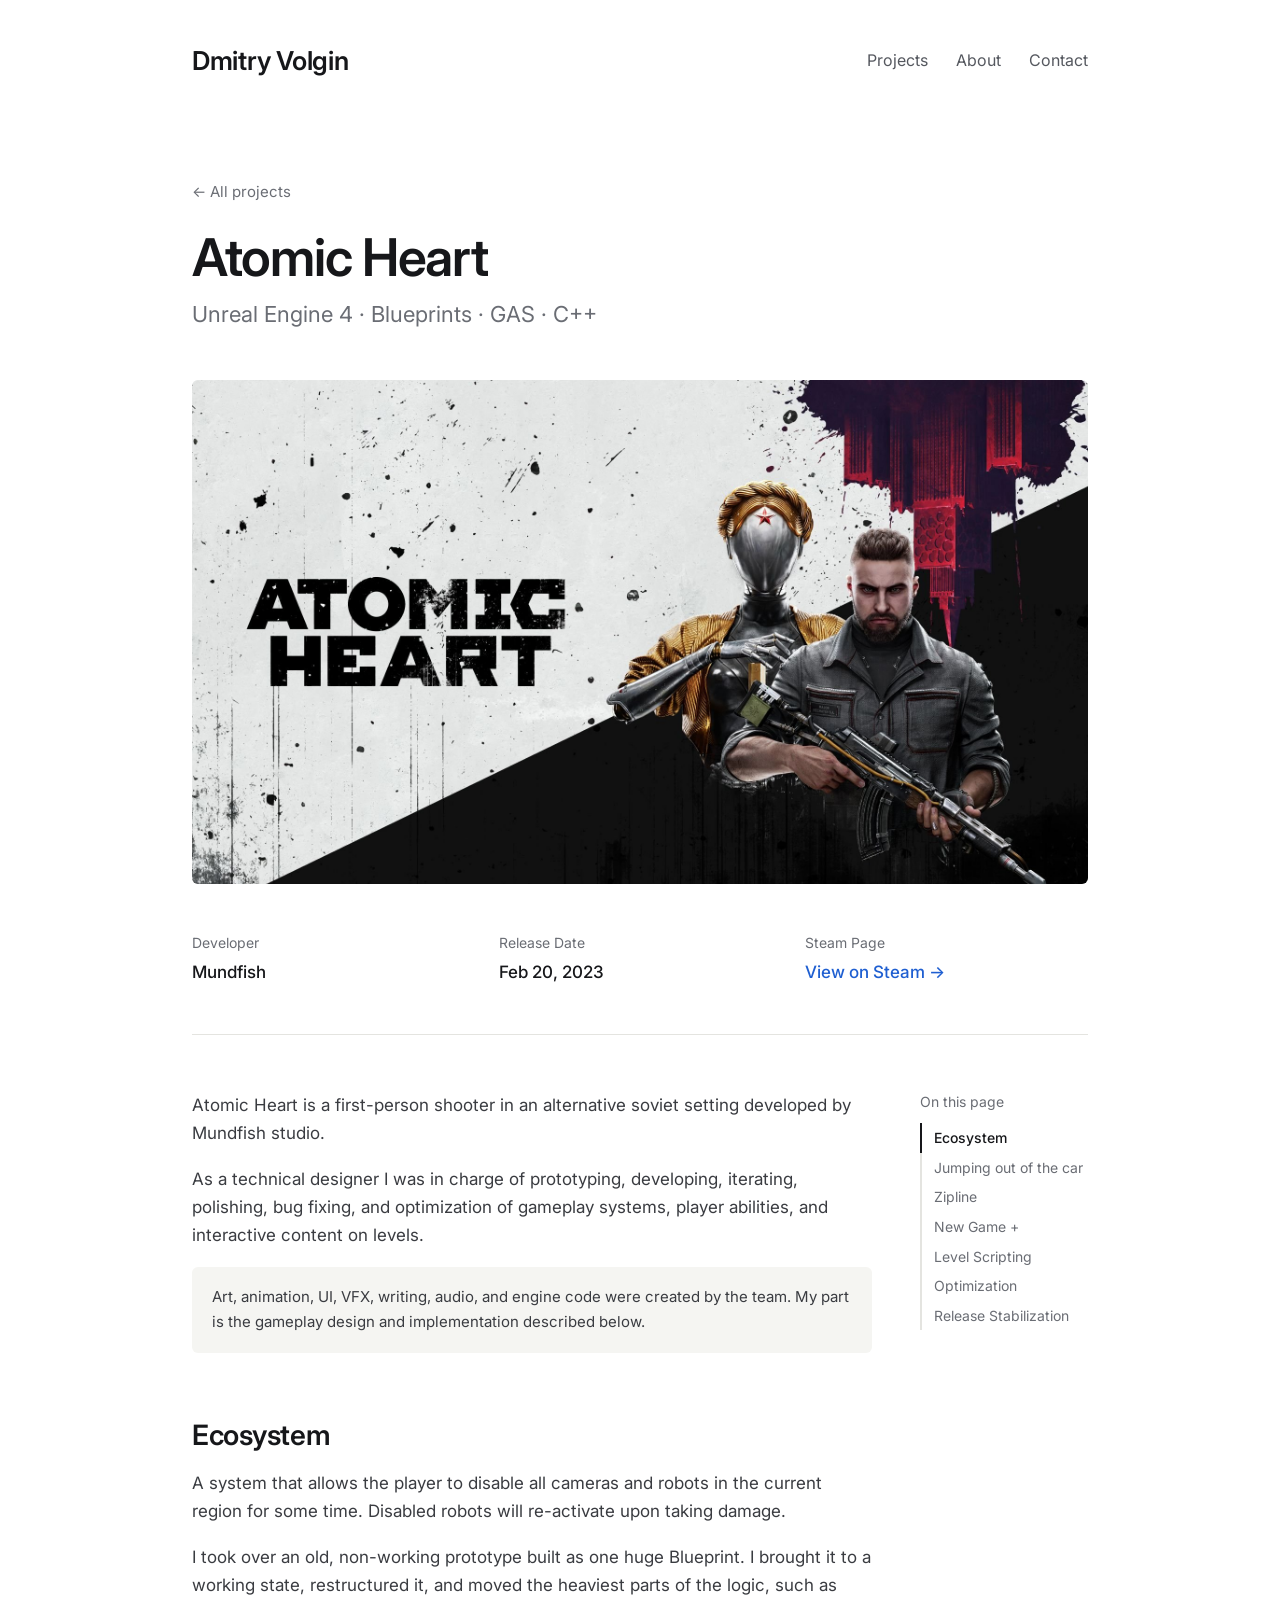
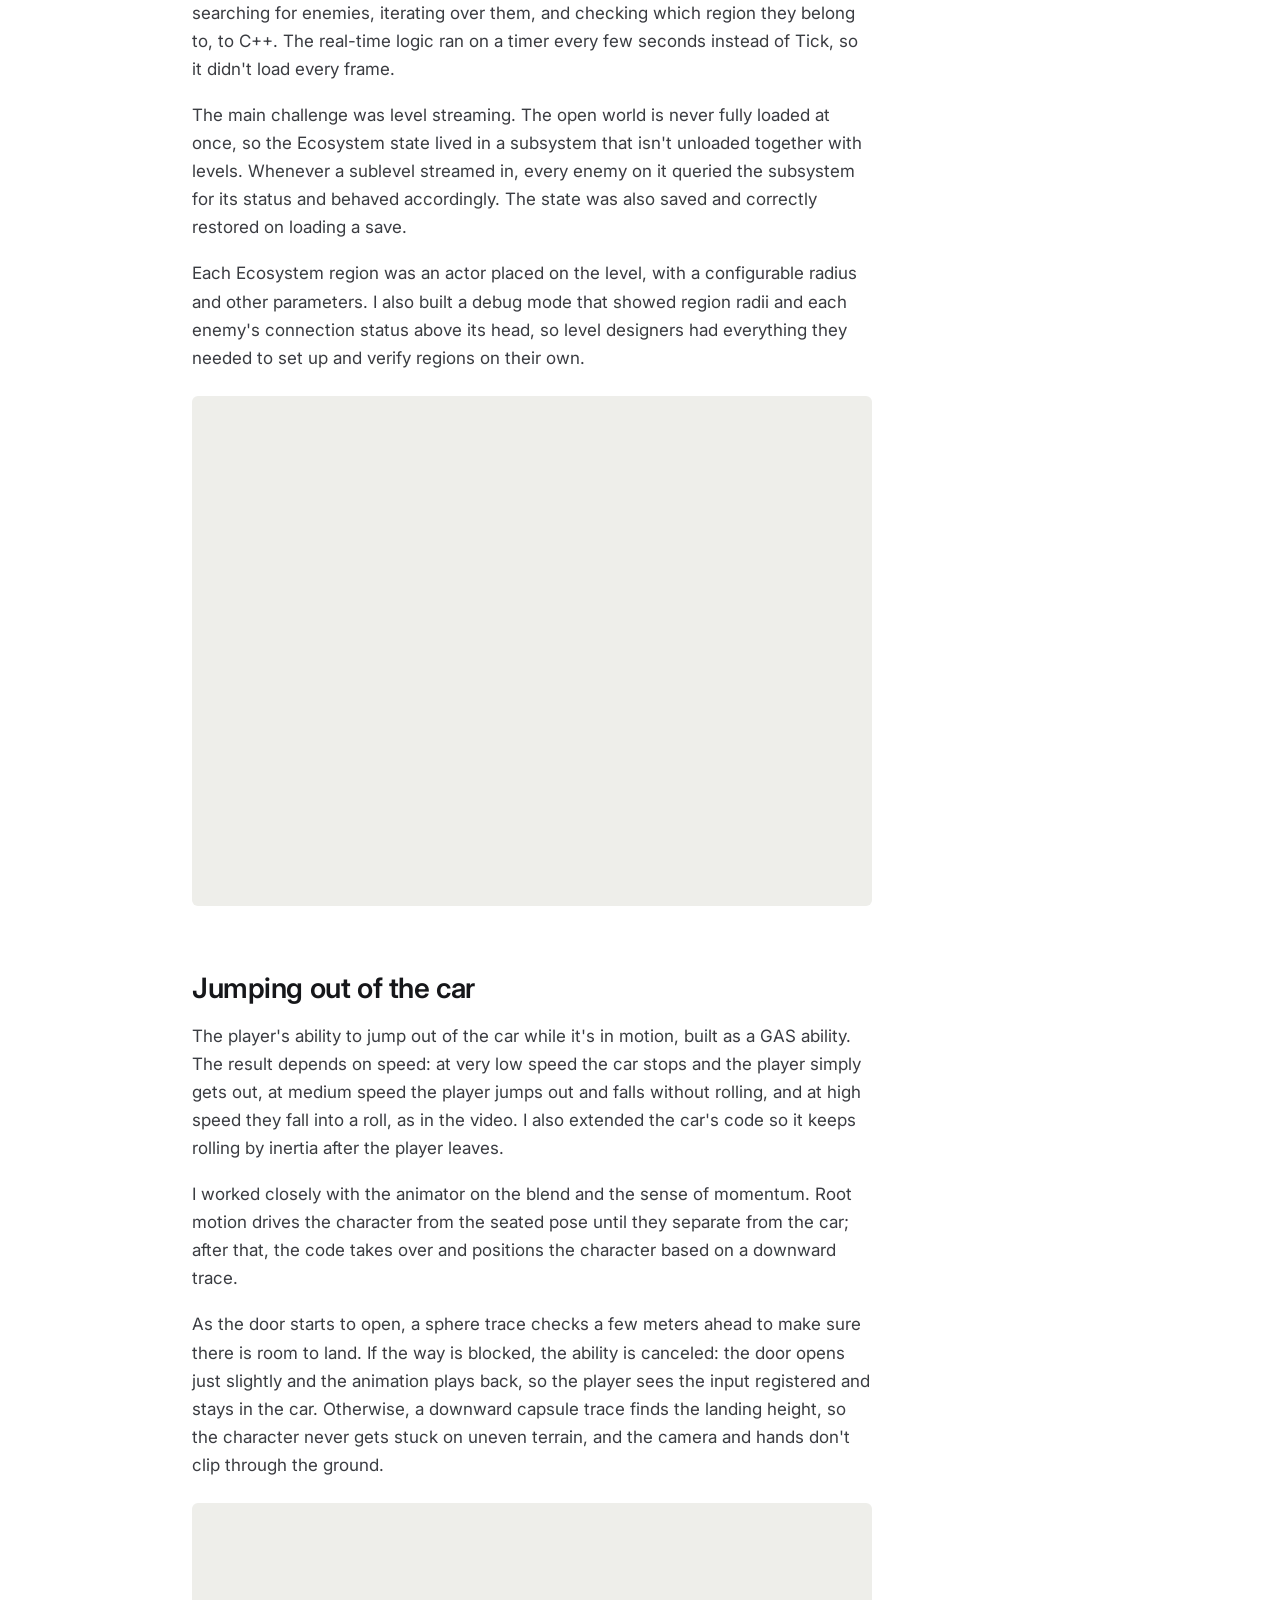
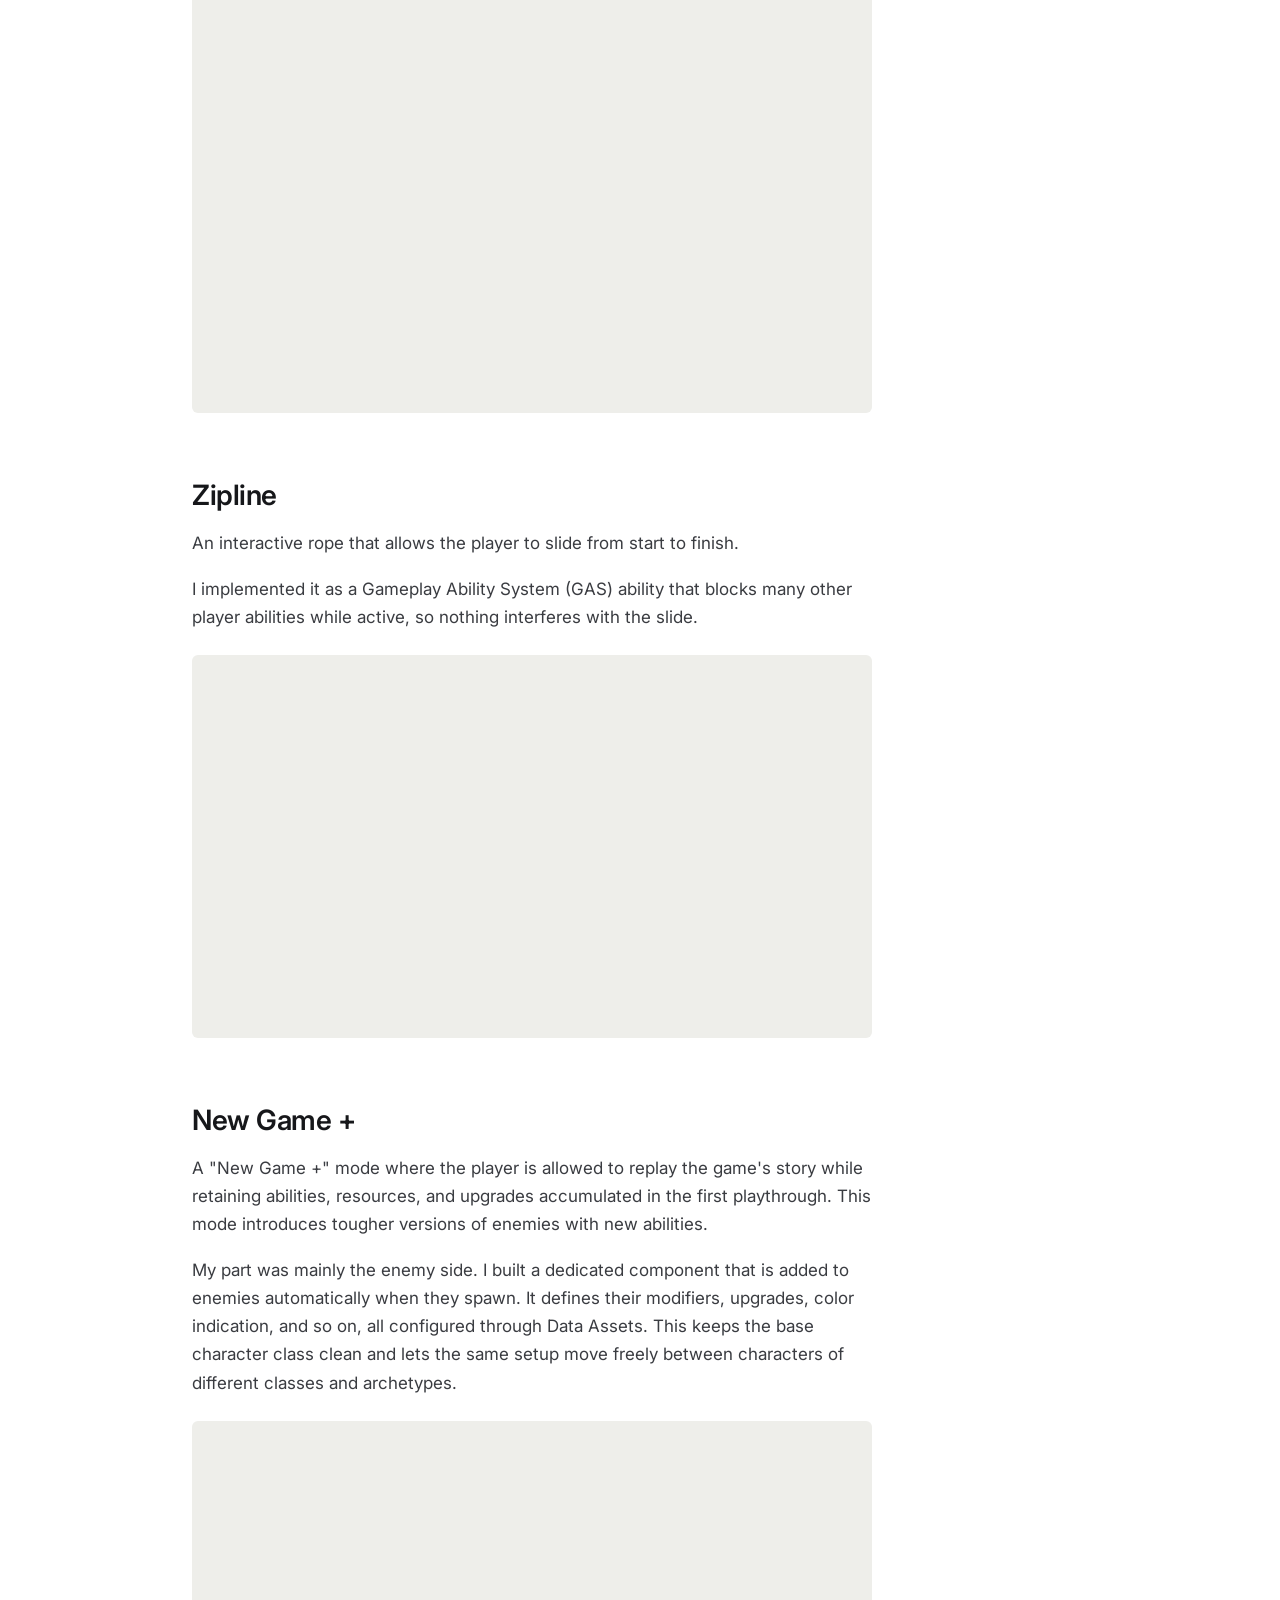
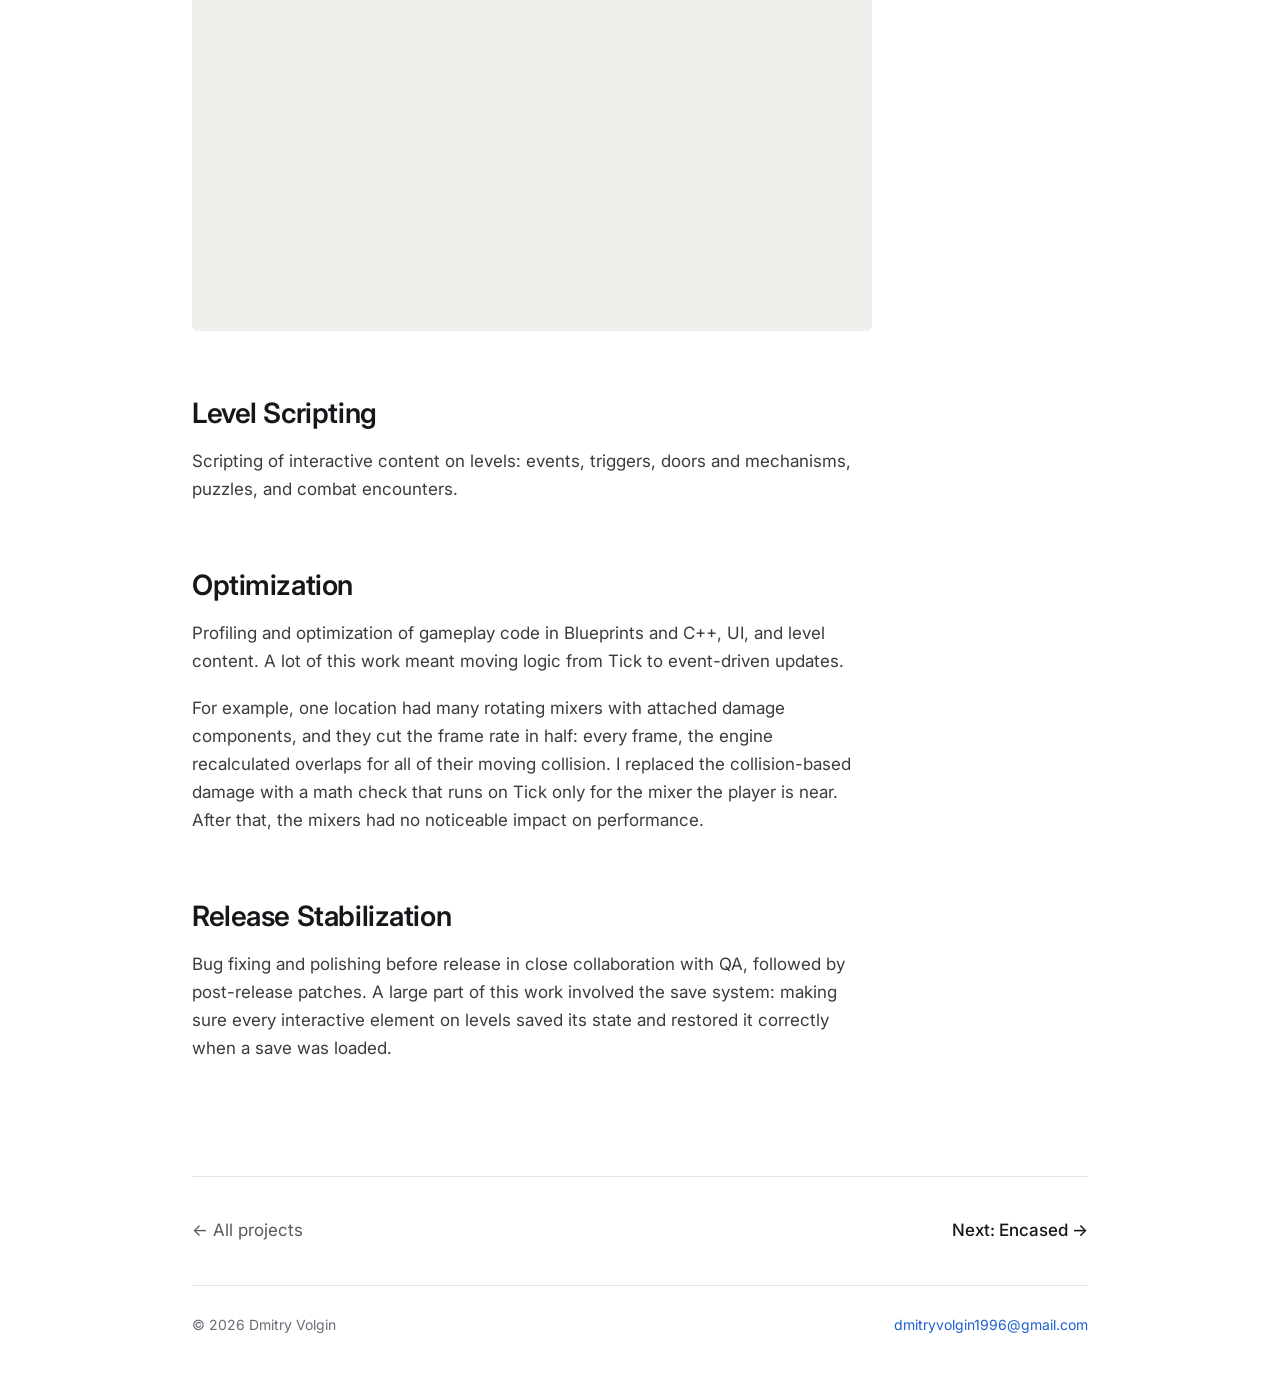
==== commit c8919f09: "Larger site name in header; mention UMG UI on ArchViz page Co-Authored-By: Claude Opus 5.5 <noreply@" ====
--- a/projects/atomic-heart.html
+++ b/projects/atomic-heart.html
@@ -9,8 +9,8 @@
   <link rel="preconnect" href="https://fonts.googleapis.com">
   <link rel="preconnect" href="https://fonts.gstatic.com" crossorigin>
   <link rel="stylesheet" href="https://fonts.googleapis.com/css2?family=Inter:wght@400;500;600&display=swap">
-  <link rel="stylesheet" href="../assets/style.css?v=6">
-  <script defer src="https://cloud.umami.is/script.js" data-website-id="734f66b2-72e3-453f-8a4b-711d15af3ee4"></script>
+  <link rel="stylesheet" href="../assets/style.css?v=8">
+  <script defer src="https://cloud.umami.is/script.js" data-domains="dmitryvolgin.github.io" data-website-id="734f66b2-72e3-453f-8a4b-711d15af3ee4"></script>
 </head>
 <body>
   <div class="container">
@@ -55,23 +55,23 @@
       <p>I took over an old, non-working prototype built as one huge Blueprint. I brought it to a working state, restructured it, and moved the heaviest parts of the logic, such as searching for enemies, iterating over them, and checking which region they belong to, to C++. The real-time logic ran on a timer every few seconds instead of Tick, so it didn't load every frame.</p>
       <p>The main challenge was level streaming. The open world is never fully loaded at once, so the Ecosystem state lived in a subsystem that isn't unloaded together with levels. Whenever a sublevel streamed in, every enemy on it queried the subsystem for its status and behaved accordingly. The state was also saved and correctly restored on loading a save.</p>
       <p>Each Ecosystem region was an actor placed on the level, with a configurable radius and other parameters. I also built a debug mode that showed region radii and each enemy's connection status above its head, so level designers had everything they needed to set up and verify regions on their own.</p>
-      <div class="video r43"><iframe src="https://www.youtube-nocookie.com/embed/BE2-tW1nlyM?rel=0" title="Atomic Heart — Ecosystem" loading="lazy" allow="accelerometer; encrypted-media; gyroscope; picture-in-picture; fullscreen" allowfullscreen></iframe></div>
+      <div class="video r43"><iframe src="https://www.youtube-nocookie.com/embed/BE2-tW1nlyM?rel=0&enablejsapi=1" title="Atomic Heart — Ecosystem" loading="lazy" allow="accelerometer; encrypted-media; gyroscope; picture-in-picture; fullscreen" allowfullscreen></iframe></div>
 
       <h2>Jumping out of the car</h2>
       <p>The player's ability to jump out of the car while it's in motion, built as a GAS ability. The result depends on speed: at very low speed the car stops and the player simply gets out, at medium speed the player jumps out and falls without rolling, and at high speed they fall into a roll, as in the video. I also extended the car's code so it keeps rolling by inertia after the player leaves.</p>
       <p>I worked closely with the animator on the blend and the sense of momentum. Root motion drives the character from the seated pose until they separate from the car; after that, the code takes over and positions the character based on a downward trace.</p>
       <p>As the door starts to open, a sphere trace checks a few meters ahead to make sure there is room to land. If the way is blocked, the ability is canceled: the door opens just slightly and the animation plays back, so the player sees the input registered and stays in the car. Otherwise, a downward capsule trace finds the landing height, so the character never gets stuck on uneven terrain, and the camera and hands don't clip through the ground.</p>
-      <div class="video r43"><iframe src="https://www.youtube-nocookie.com/embed/nz6S2erOrXc?rel=0" title="Atomic Heart — Jumping out of the car" loading="lazy" allow="accelerometer; encrypted-media; gyroscope; picture-in-picture; fullscreen" allowfullscreen></iframe></div>
+      <div class="video r43"><iframe src="https://www.youtube-nocookie.com/embed/nz6S2erOrXc?rel=0&enablejsapi=1" title="Atomic Heart — Jumping out of the car" loading="lazy" allow="accelerometer; encrypted-media; gyroscope; picture-in-picture; fullscreen" allowfullscreen></iframe></div>
 
       <h2>Zipline</h2>
       <p>An interactive rope that allows the player to slide from start to finish.</p>
       <p>I implemented it as a Gameplay Ability System (GAS) ability that blocks many other player abilities while active, so nothing interferes with the slide.</p>
-      <div class="video"><iframe src="https://www.youtube-nocookie.com/embed/_FYNzbw5jBA?rel=0" title="Atomic Heart — Zipline" loading="lazy" allow="accelerometer; encrypted-media; gyroscope; picture-in-picture; fullscreen" allowfullscreen></iframe></div>
+      <div class="video"><iframe src="https://www.youtube-nocookie.com/embed/_FYNzbw5jBA?rel=0&enablejsapi=1" title="Atomic Heart — Zipline" loading="lazy" allow="accelerometer; encrypted-media; gyroscope; picture-in-picture; fullscreen" allowfullscreen></iframe></div>
 
       <h2>New Game +</h2>
       <p>A "New Game +" mode where the player is allowed to replay the game's story while retaining abilities, resources, and upgrades accumulated in the first playthrough. This mode introduces tougher versions of enemies with new abilities.</p>
       <p>My part was mainly the enemy side. I built a dedicated component that is added to enemies automatically when they spawn. It defines their modifiers, upgrades, color indication, and so on, all configured through Data Assets. This keeps the base character class clean and lets the same setup move freely between characters of different classes and archetypes.</p>
-      <div class="video r43"><iframe src="https://www.youtube-nocookie.com/embed/x1y_Io12uck?rel=0" title="Atomic Heart — New Game +" loading="lazy" allow="accelerometer; encrypted-media; gyroscope; picture-in-picture; fullscreen" allowfullscreen></iframe></div>
+      <div class="video r43"><iframe src="https://www.youtube-nocookie.com/embed/x1y_Io12uck?rel=0&enablejsapi=1" title="Atomic Heart — New Game +" loading="lazy" allow="accelerometer; encrypted-media; gyroscope; picture-in-picture; fullscreen" allowfullscreen></iframe></div>
 
       <h2>Level Scripting</h2>
       <p>Scripting of interactive content on levels: events, triggers, doors and mechanisms, puzzles, and combat encounters.</p>
@@ -101,6 +101,6 @@
     </footer>
   </div>
 
-  <script src="../assets/site.js?v=4"></script>
+  <script src="../assets/site.js?v=6"></script>
 </body>
 </html>
--- a/assets/style.css
+++ b/assets/style.css
@@ -38,7 +38,7 @@
   padding: 40px 0 0;
   display: flex; flex-wrap: wrap; justify-content: space-between; align-items: center; gap: 16px;
 }
-.brand { font-weight: 600; font-size: 17px; }
+.brand { font-weight: 600; font-size: 26px; letter-spacing: -0.01em; }
 .nav { display: flex; flex-wrap: wrap; gap: 28px; font-size: 16px; }
 .nav a { color: var(--nav); }
 
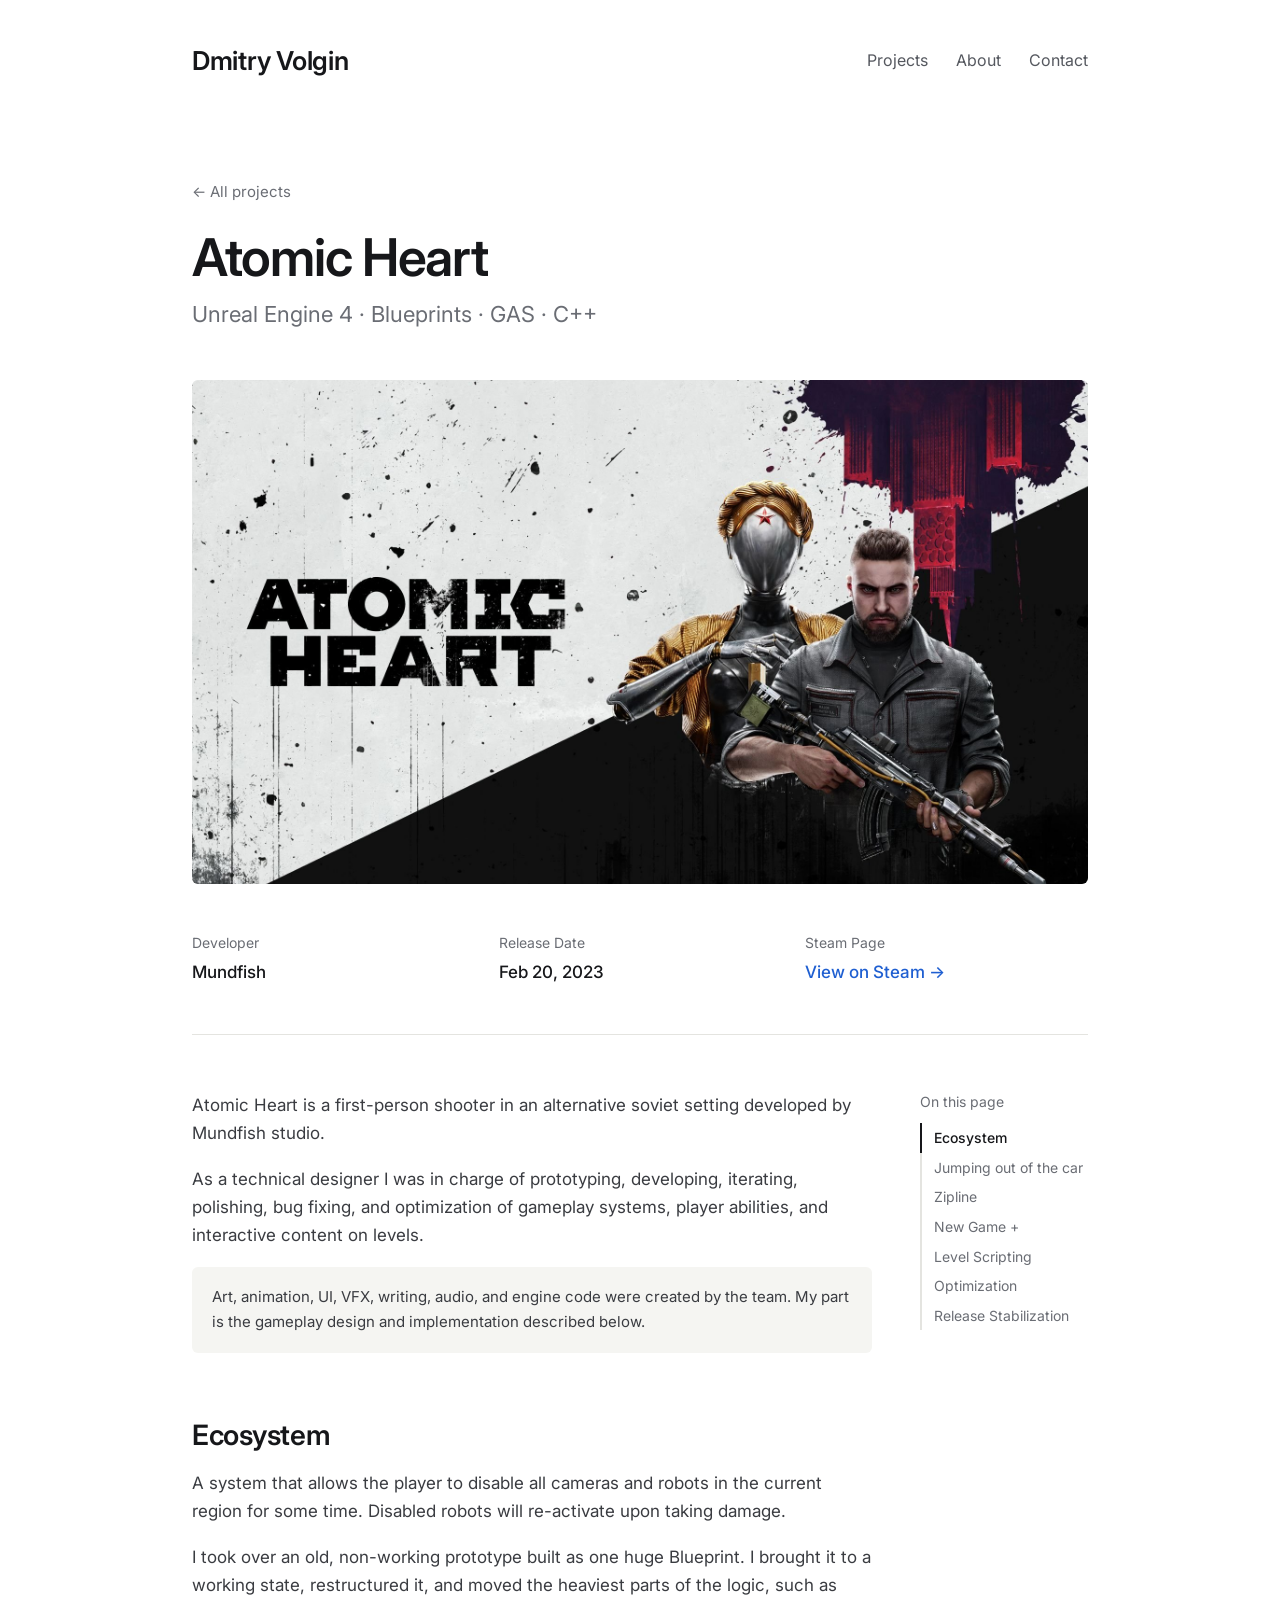
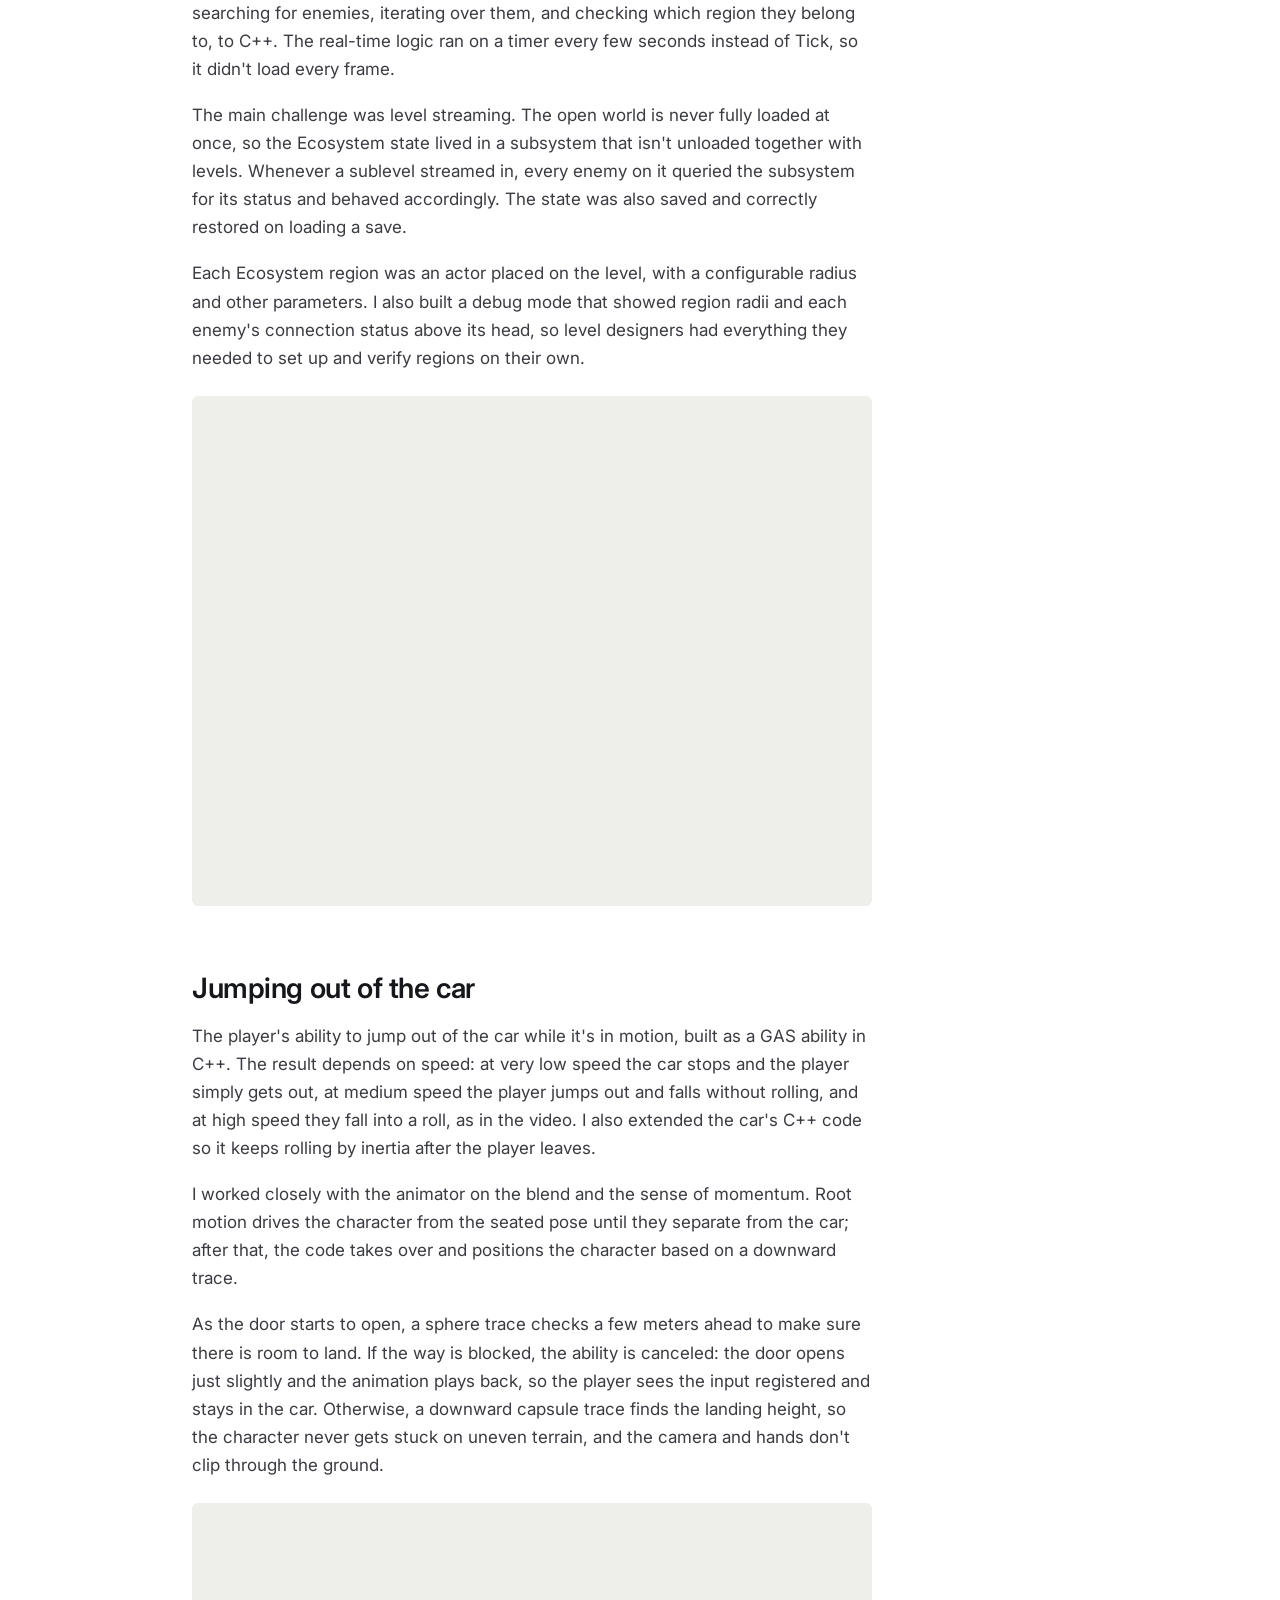
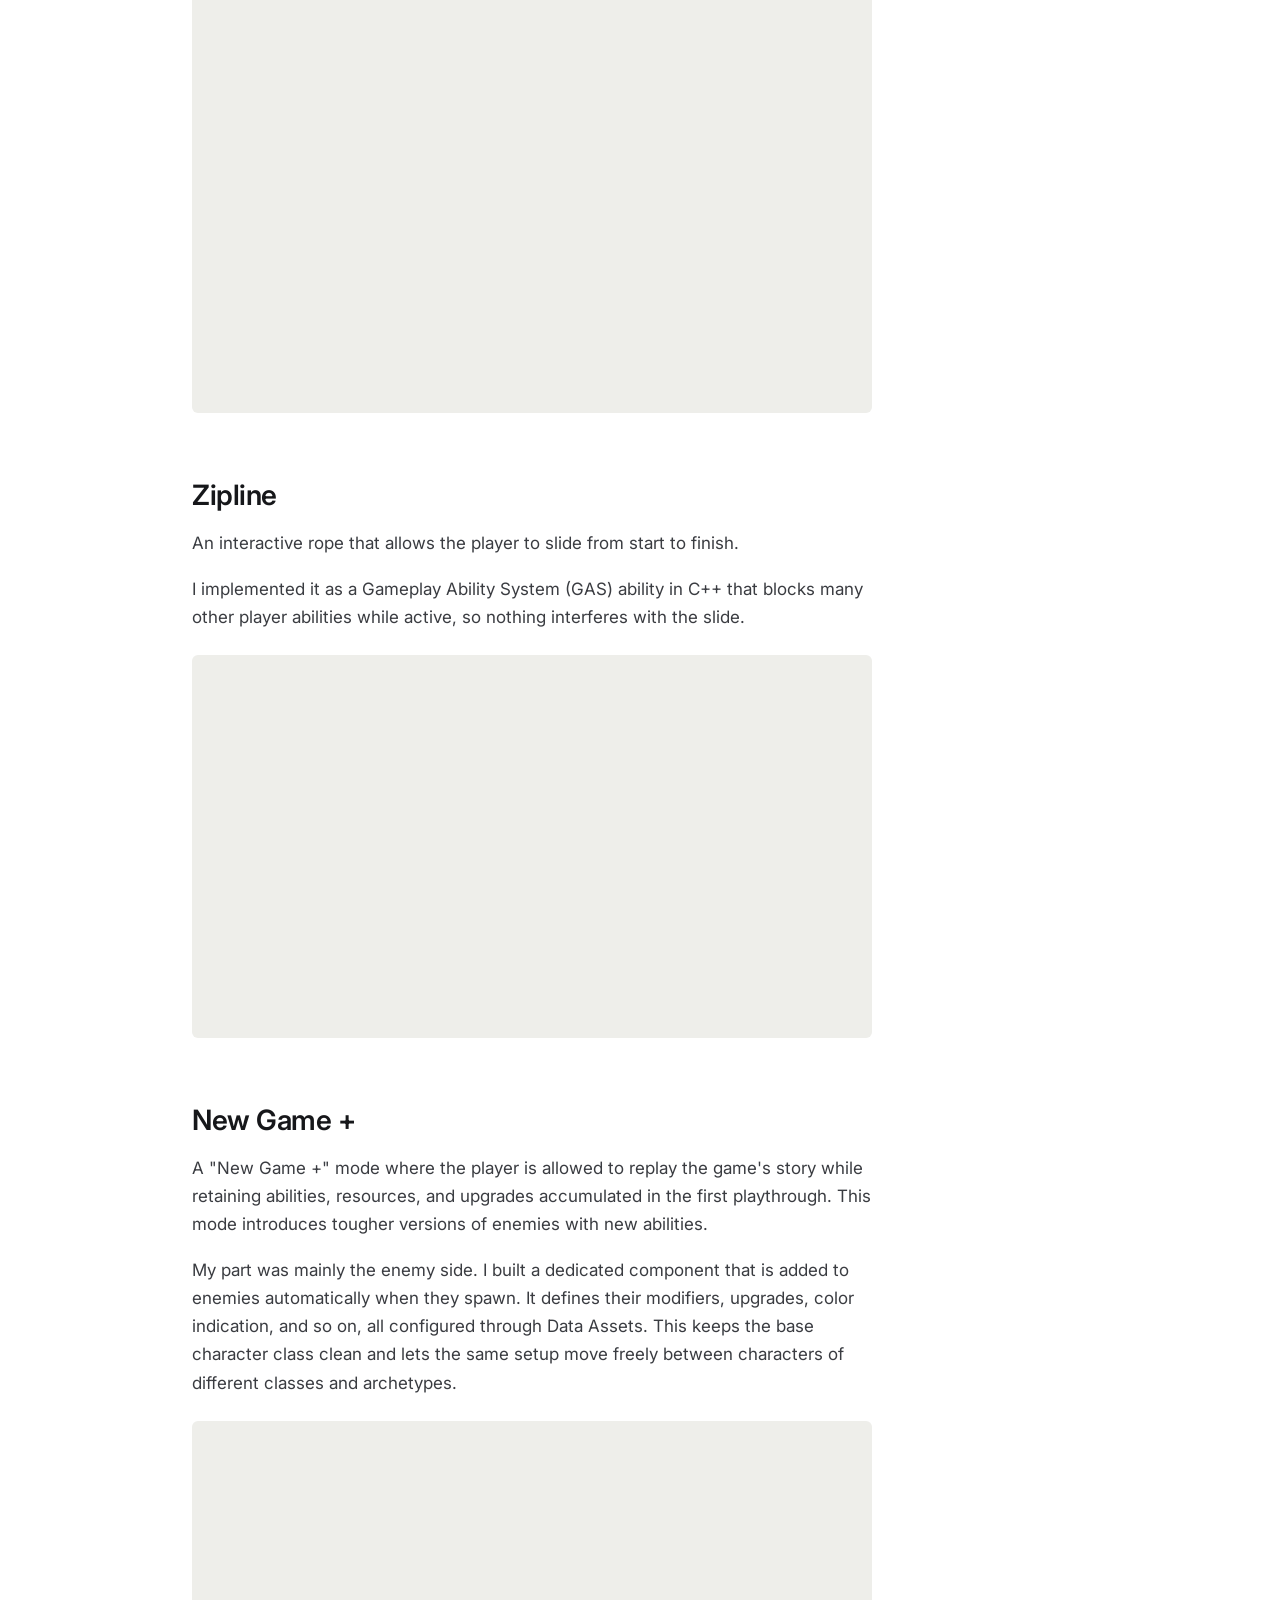
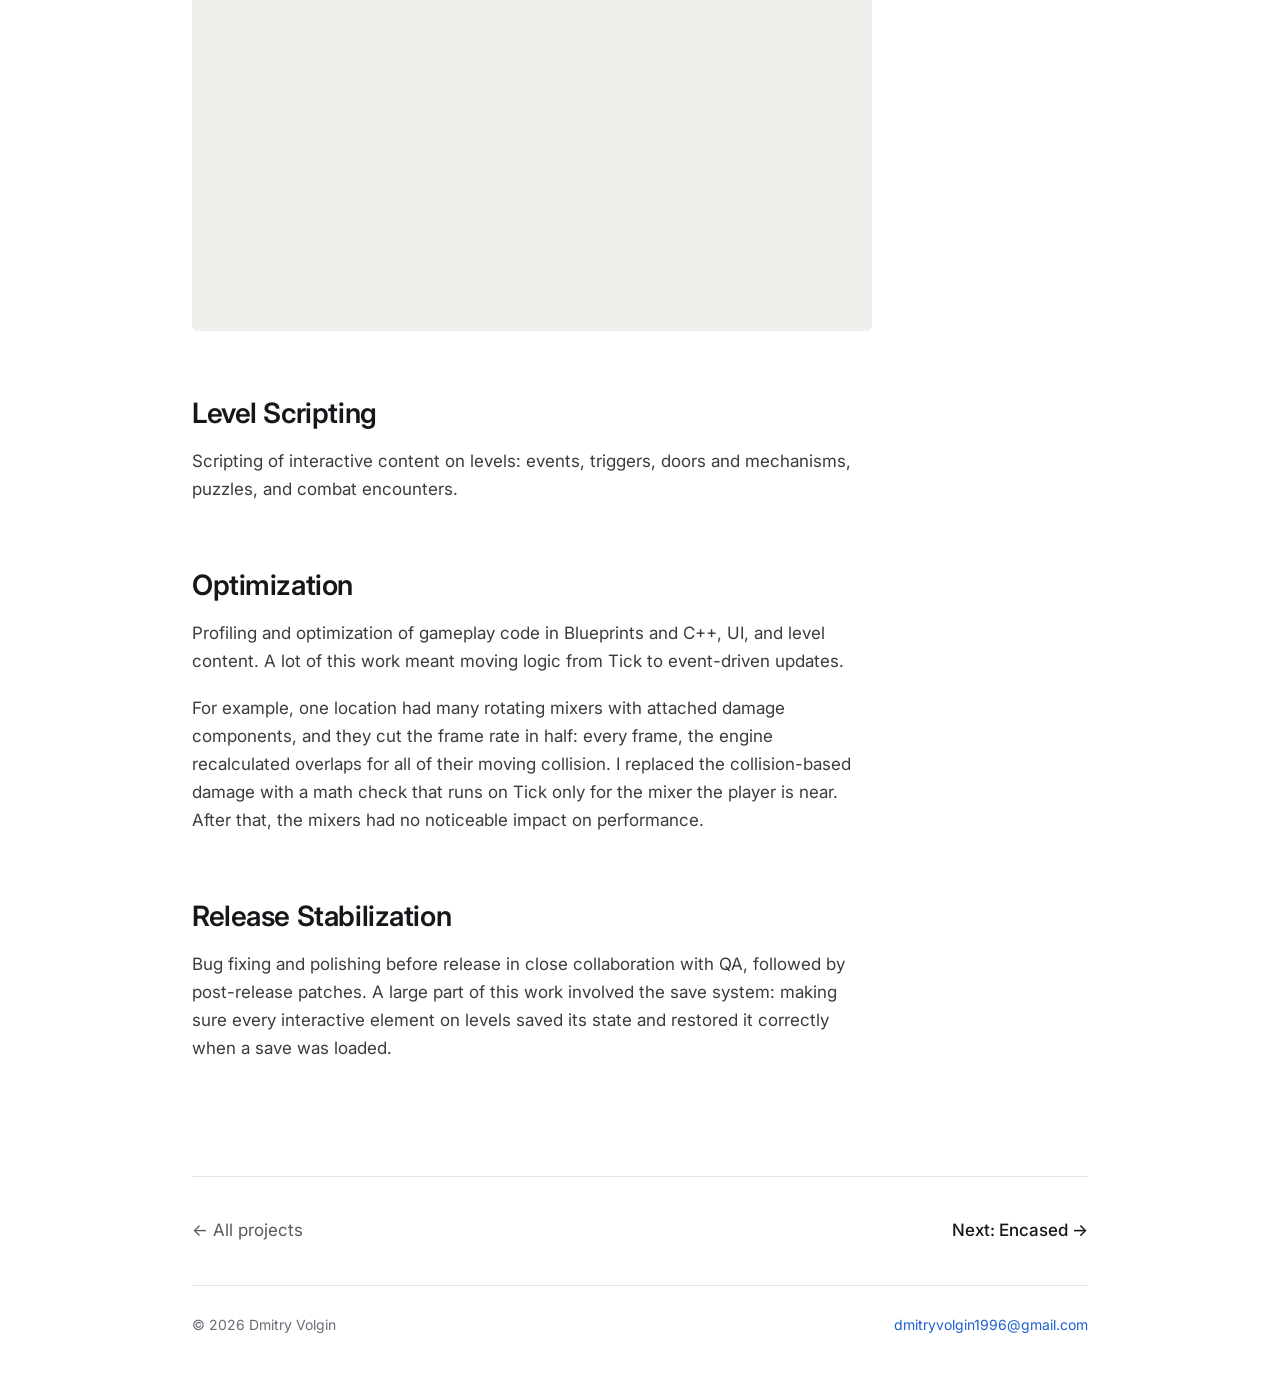
==== commit 51def439: "Atomic Heart: note C++ implementation for car jump and zipline Co-Authored-By: Claude Opus 5.5 <nore" ====
--- a/projects/atomic-heart.html
+++ b/projects/atomic-heart.html
@@ -58,14 +58,14 @@
       <div class="video r43"><iframe src="https://www.youtube-nocookie.com/embed/BE2-tW1nlyM?rel=0&enablejsapi=1" title="Atomic Heart — Ecosystem" loading="lazy" allow="accelerometer; encrypted-media; gyroscope; picture-in-picture; fullscreen" allowfullscreen></iframe></div>
 
       <h2>Jumping out of the car</h2>
-      <p>The player's ability to jump out of the car while it's in motion, built as a GAS ability. The result depends on speed: at very low speed the car stops and the player simply gets out, at medium speed the player jumps out and falls without rolling, and at high speed they fall into a roll, as in the video. I also extended the car's code so it keeps rolling by inertia after the player leaves.</p>
+      <p>The player's ability to jump out of the car while it's in motion, built as a GAS ability in C++. The result depends on speed: at very low speed the car stops and the player simply gets out, at medium speed the player jumps out and falls without rolling, and at high speed they fall into a roll, as in the video. I also extended the car's C++ code so it keeps rolling by inertia after the player leaves.</p>
       <p>I worked closely with the animator on the blend and the sense of momentum. Root motion drives the character from the seated pose until they separate from the car; after that, the code takes over and positions the character based on a downward trace.</p>
       <p>As the door starts to open, a sphere trace checks a few meters ahead to make sure there is room to land. If the way is blocked, the ability is canceled: the door opens just slightly and the animation plays back, so the player sees the input registered and stays in the car. Otherwise, a downward capsule trace finds the landing height, so the character never gets stuck on uneven terrain, and the camera and hands don't clip through the ground.</p>
       <div class="video r43"><iframe src="https://www.youtube-nocookie.com/embed/nz6S2erOrXc?rel=0&enablejsapi=1" title="Atomic Heart — Jumping out of the car" loading="lazy" allow="accelerometer; encrypted-media; gyroscope; picture-in-picture; fullscreen" allowfullscreen></iframe></div>
 
       <h2>Zipline</h2>
       <p>An interactive rope that allows the player to slide from start to finish.</p>
-      <p>I implemented it as a Gameplay Ability System (GAS) ability that blocks many other player abilities while active, so nothing interferes with the slide.</p>
+      <p>I implemented it as a Gameplay Ability System (GAS) ability in C++ that blocks many other player abilities while active, so nothing interferes with the slide.</p>
       <div class="video"><iframe src="https://www.youtube-nocookie.com/embed/_FYNzbw5jBA?rel=0&enablejsapi=1" title="Atomic Heart — Zipline" loading="lazy" allow="accelerometer; encrypted-media; gyroscope; picture-in-picture; fullscreen" allowfullscreen></iframe></div>
 
       <h2>New Game +</h2>
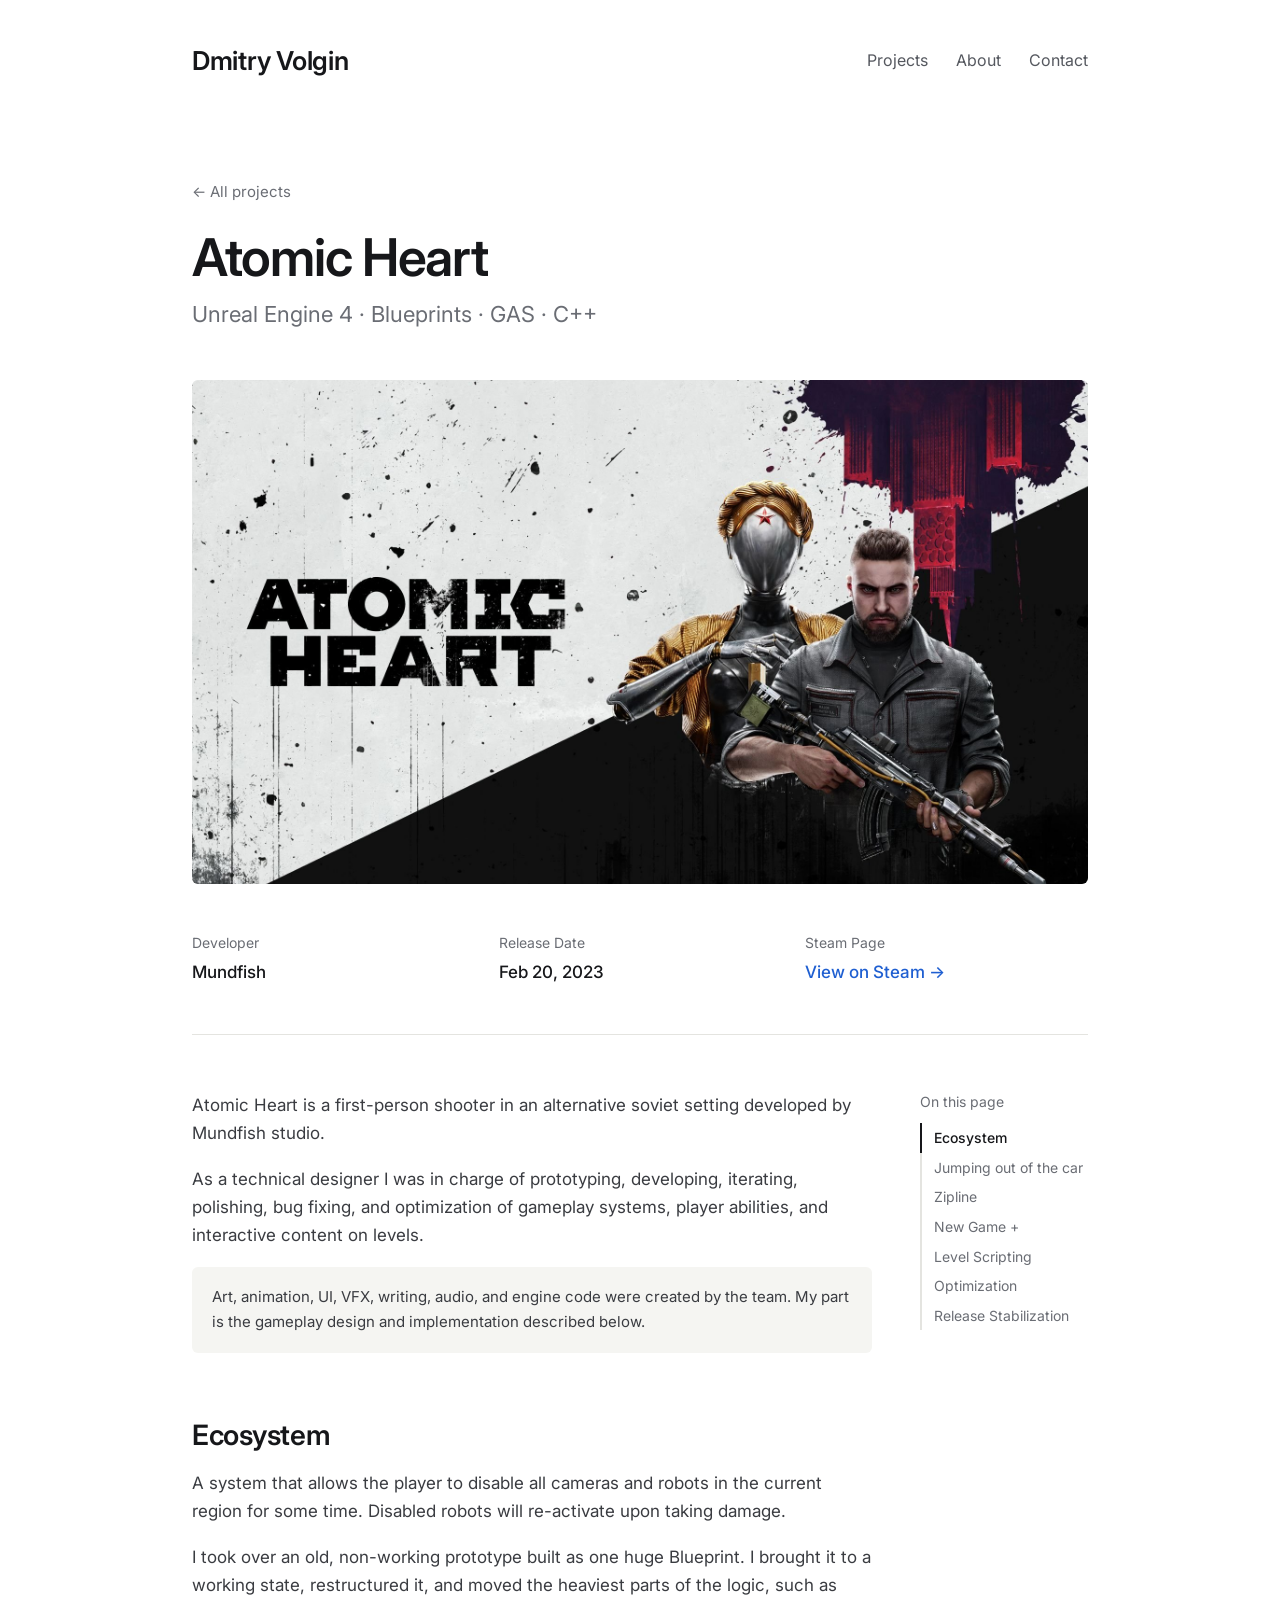
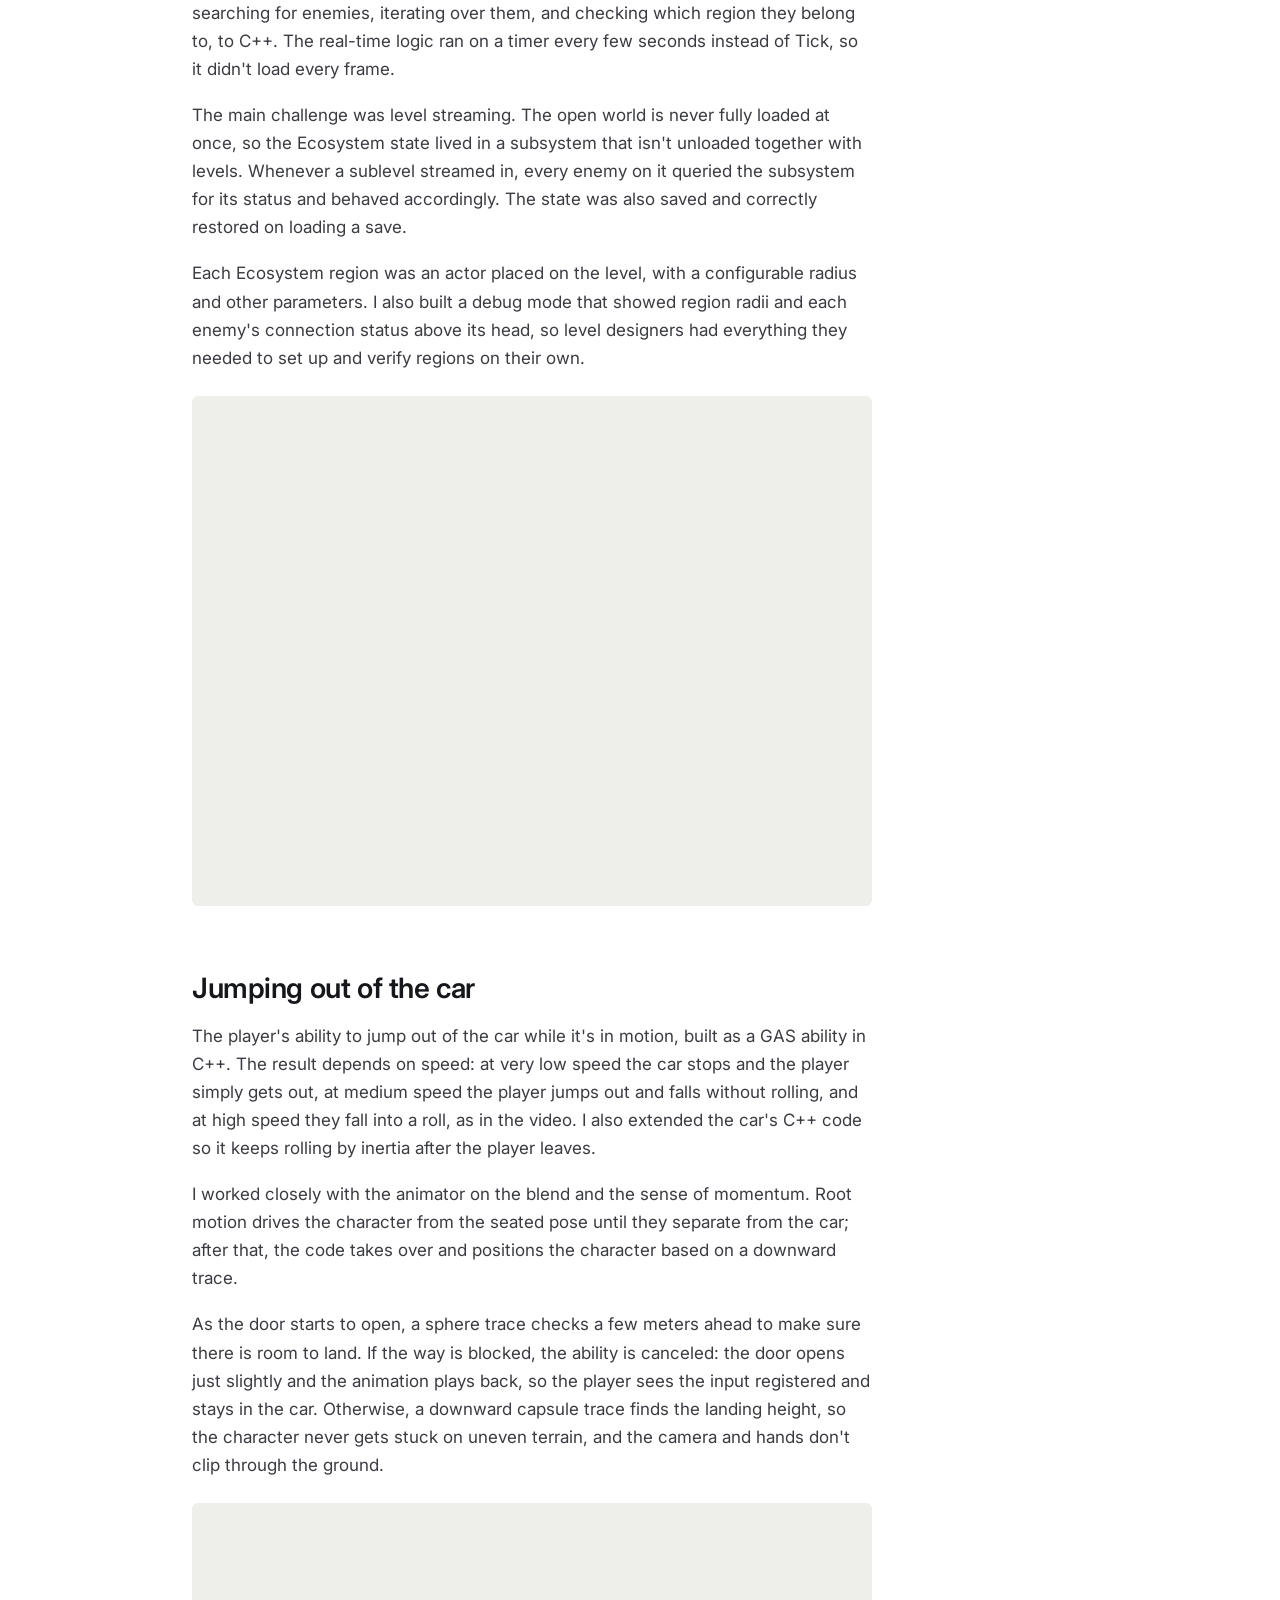
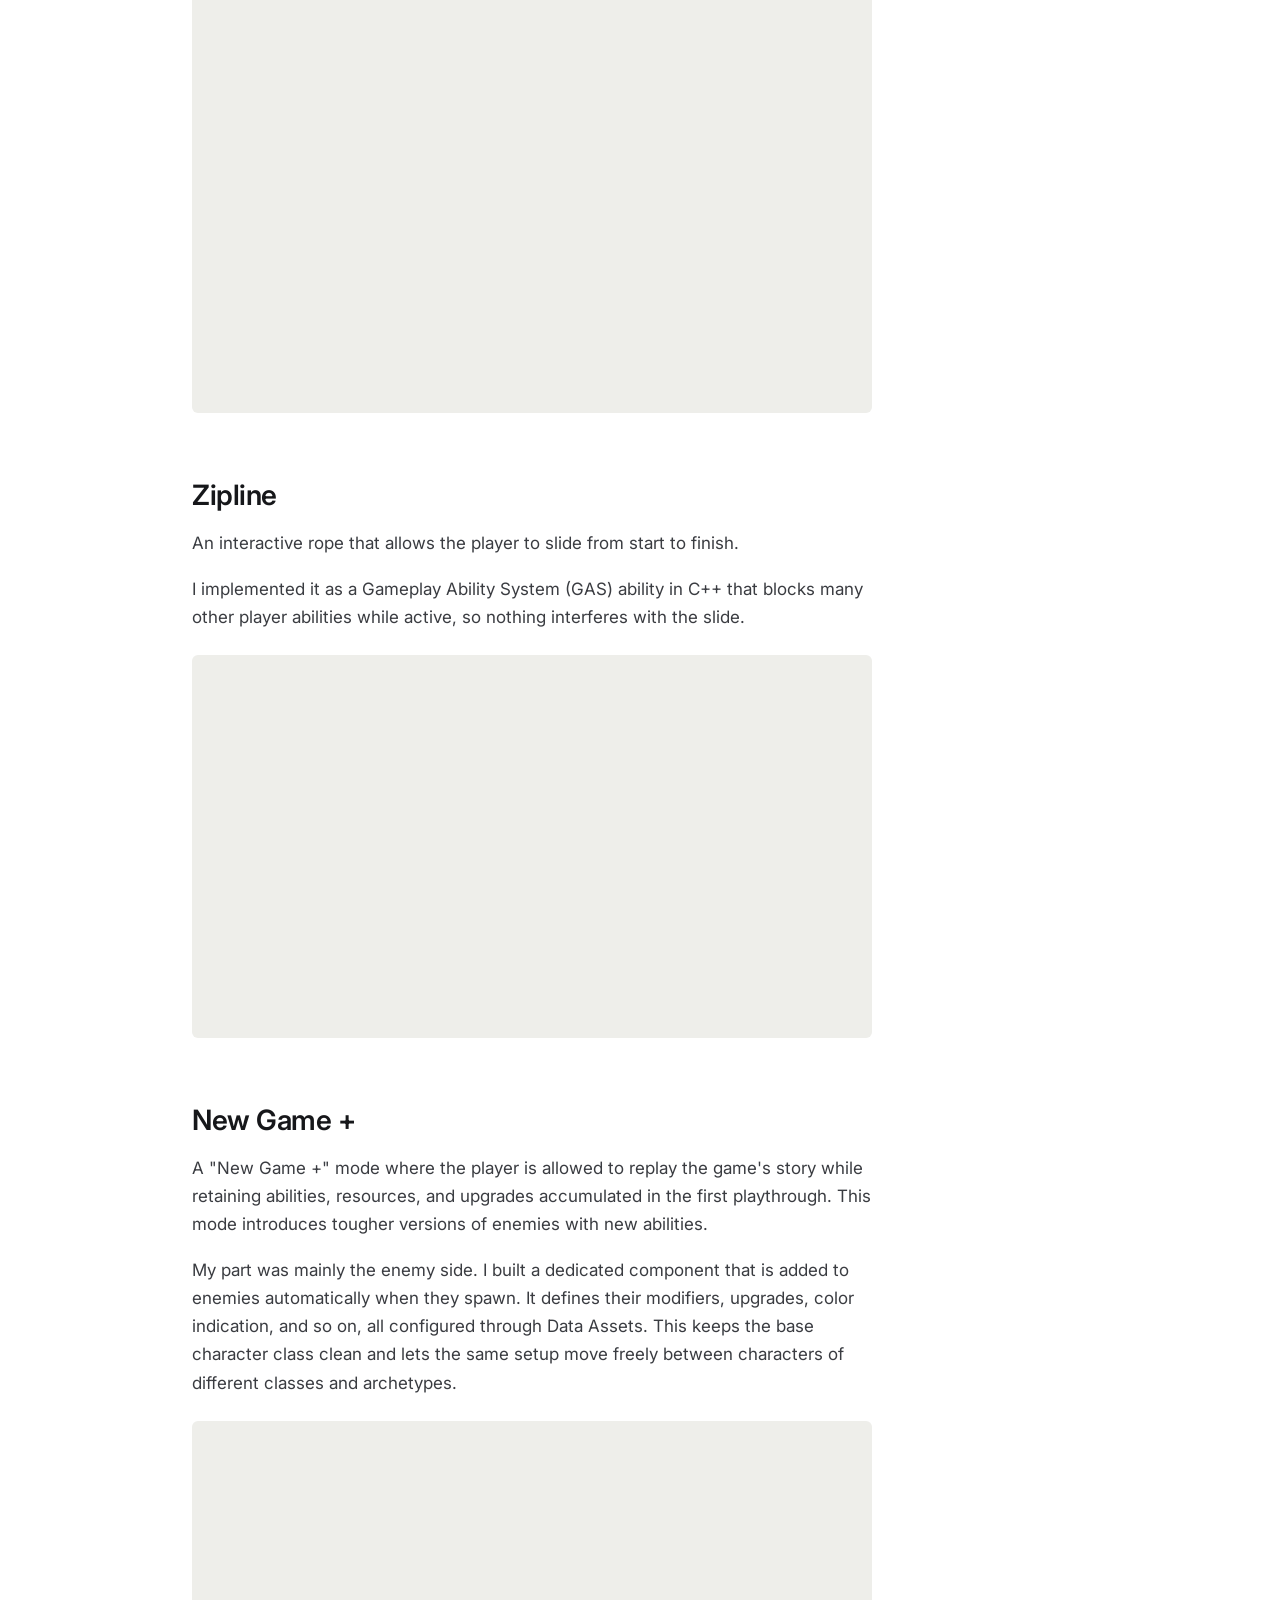
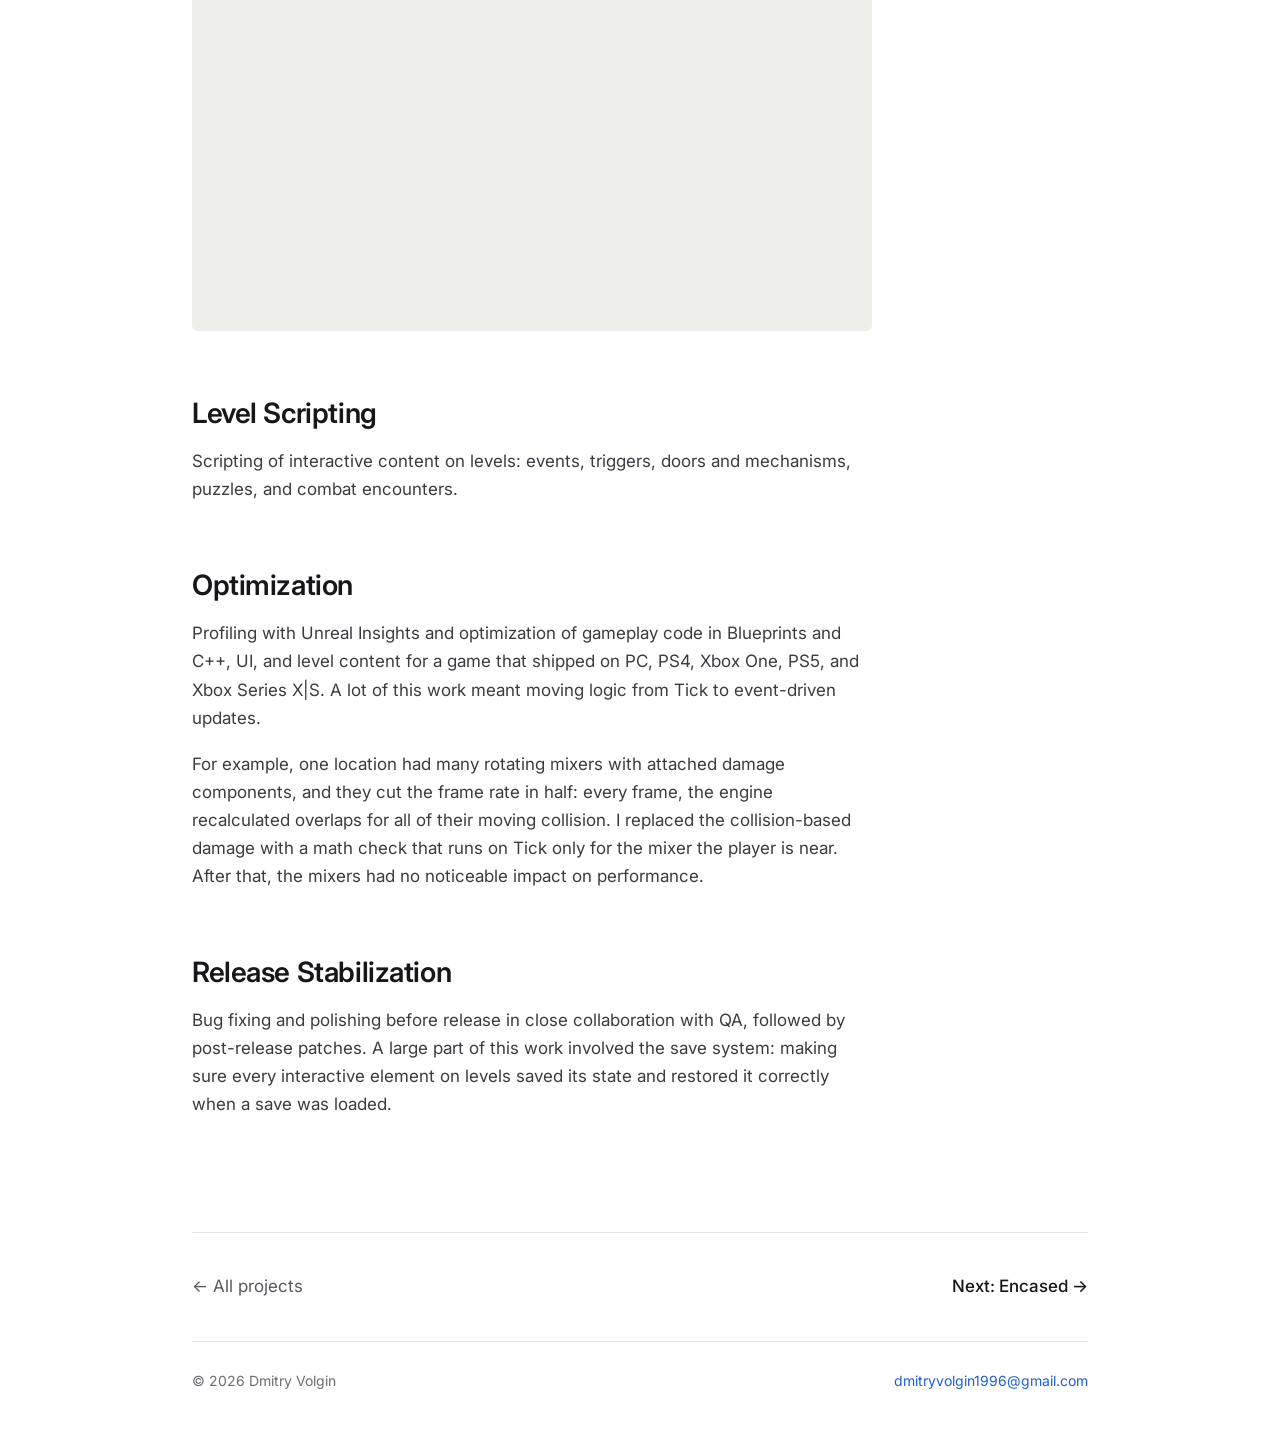
==== commit 7fd43a43: "Tenet: GAS abilities, enemy montage windows, Tank and Roller, boss first phase; Encased mentoring; A" ====
--- a/projects/atomic-heart.html
+++ b/projects/atomic-heart.html
@@ -77,7 +77,7 @@
       <p>Scripting of interactive content on levels: events, triggers, doors and mechanisms, puzzles, and combat encounters.</p>
 
       <h2>Optimization</h2>
-      <p>Profiling and optimization of gameplay code in Blueprints and C++, UI, and level content. A lot of this work meant moving logic from Tick to event-driven updates.</p>
+      <p>Profiling with Unreal Insights and optimization of gameplay code in Blueprints and C++, UI, and level content for a game that shipped on PC, PS4, Xbox One, PS5, and Xbox Series X|S. A lot of this work meant moving logic from Tick to event-driven updates.</p>
       <p>For example, one location had many rotating mixers with attached damage components, and they cut the frame rate in half: every frame, the engine recalculated overlaps for all of their moving collision. I replaced the collision-based damage with a math check that runs on Tick only for the mixer the player is near. After that, the mixers had no noticeable impact on performance.</p>
 
       <h2>Release Stabilization</h2>
